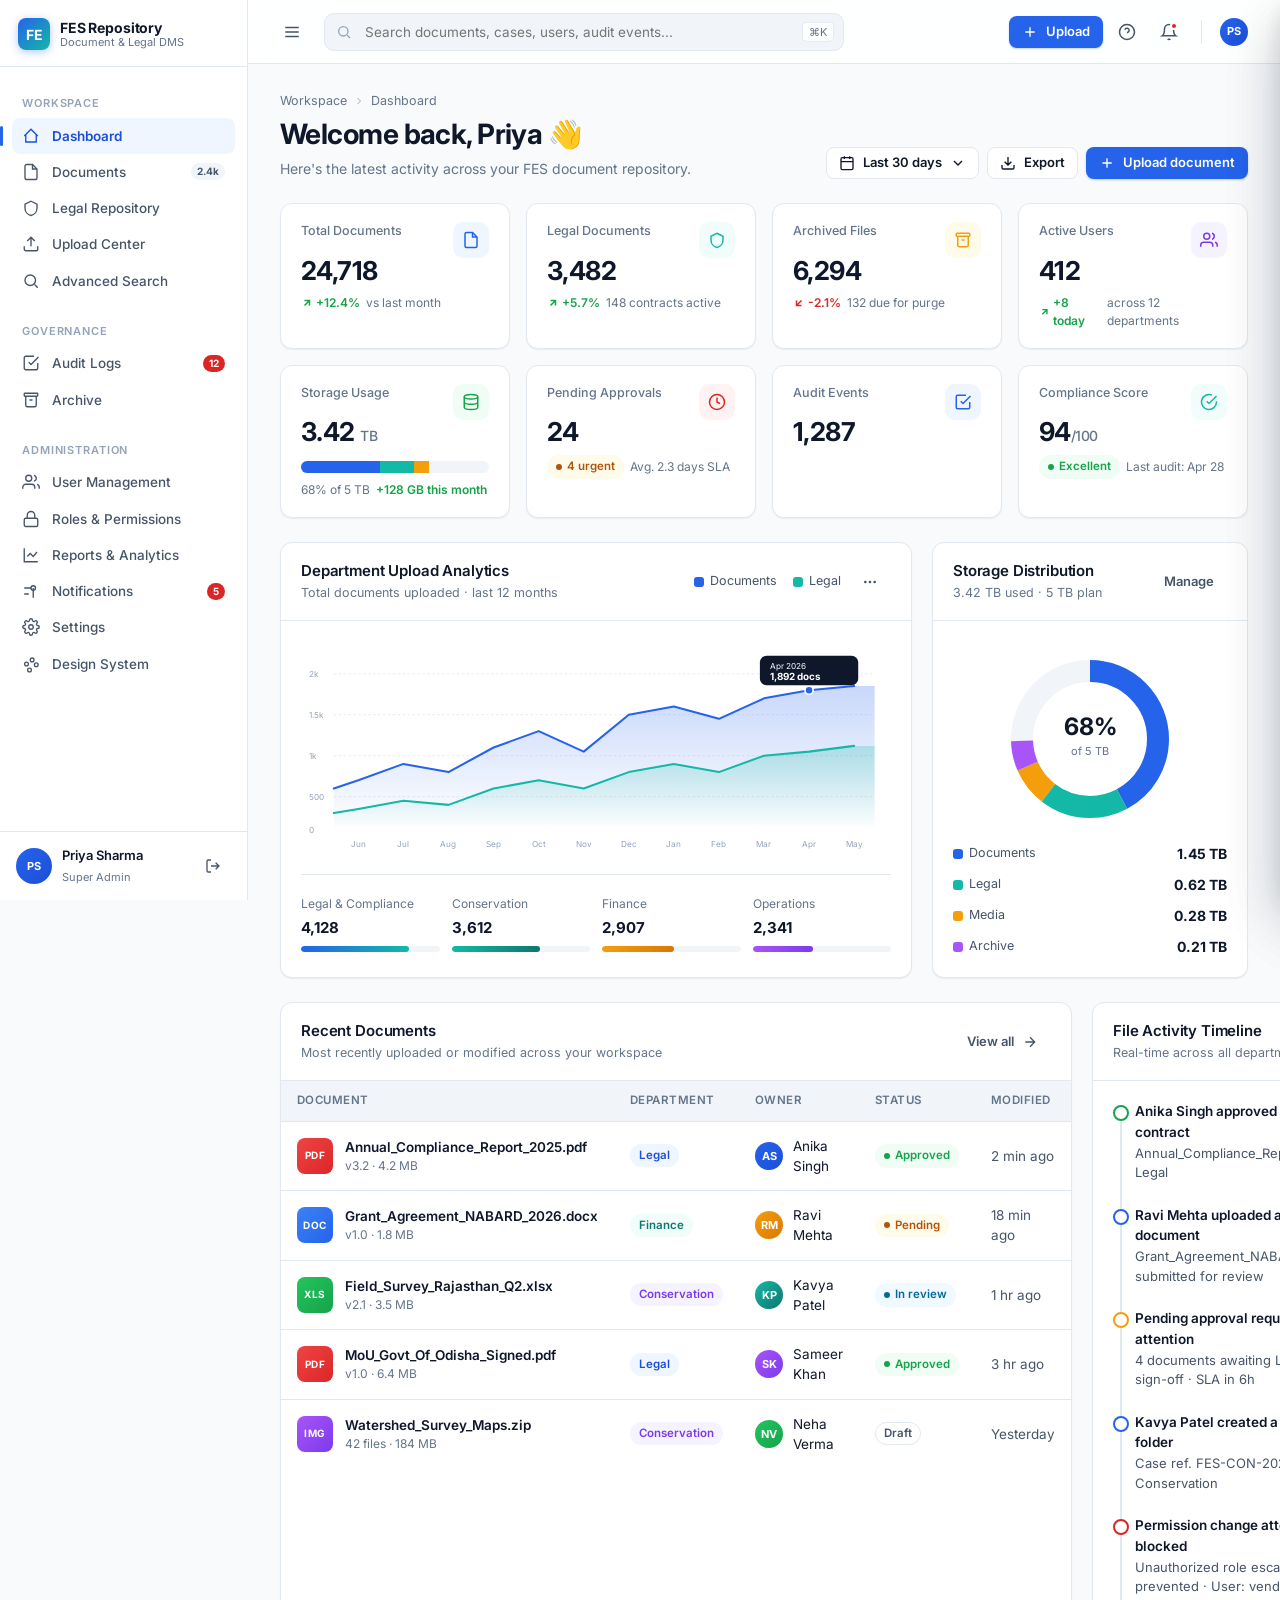
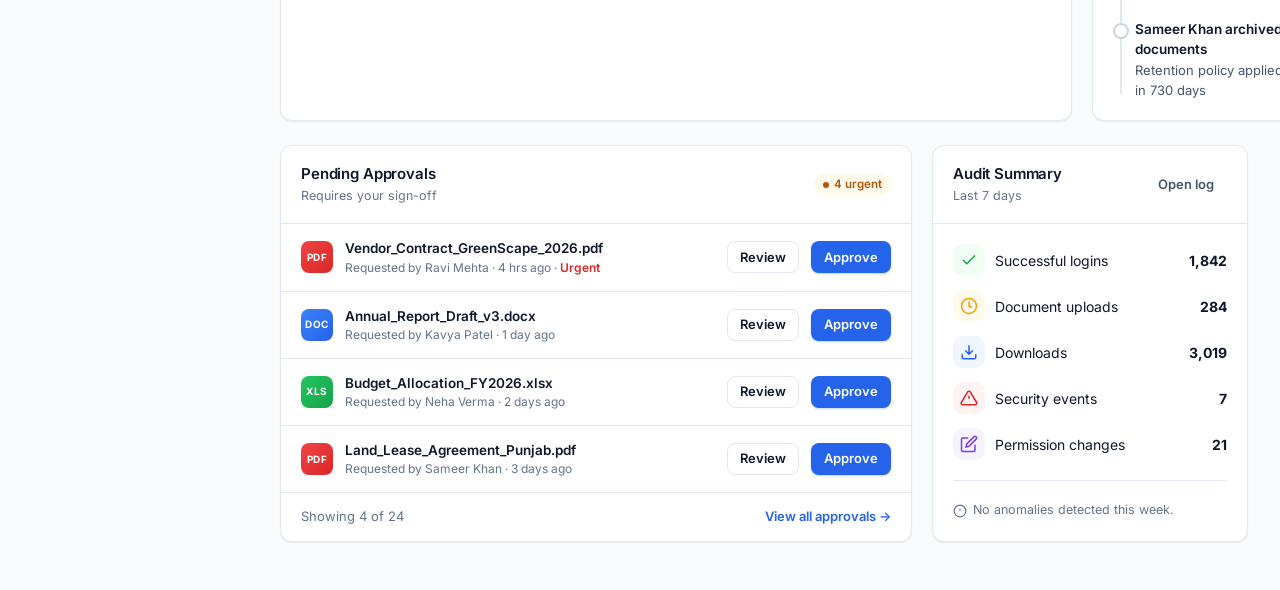
==== index.html @ e8a138dc "Initial commit: FES DMS UI prototype Premium static HTML/CSS/JS admin panel for Foundation for Ecolo" ====
<!DOCTYPE html>
<html lang="en">
<head>
<meta charset="UTF-8" />
<meta name="viewport" content="width=device-width, initial-scale=1.0" />
<title>Dashboard · FES DMS</title>
<link rel="stylesheet" href="assets/css/styles.css" />
</head>
<body>
<div class="app">

  <!-- ============================= SIDEBAR ============================= -->
  <aside class="sidebar">
    <div class="sb-brand">
      <div class="sb-logo">FE</div>
      <div class="sb-brand-text">
        <strong>FES Repository</strong>
        <span>Document &amp; Legal DMS</span>
      </div>
    </div>

    <div class="sb-scroll">
      <div class="sb-section">
        <div class="sb-section-title">Workspace</div>
        <a href="index.html" class="nav-link active">
          <svg viewBox="0 0 24 24" fill="none" stroke="currentColor"><path d="M3 12l9-9 9 9M5 10v10h14V10"/></svg>
          <span class="nav-label">Dashboard</span>
        </a>
        <a href="documents.html" class="nav-link">
          <svg viewBox="0 0 24 24" fill="none" stroke="currentColor"><path d="M14 2H6a2 2 0 00-2 2v16a2 2 0 002 2h12a2 2 0 002-2V8z"/><path d="M14 2v6h6"/></svg>
          <span class="nav-label">Documents</span>
          <span class="nav-badge muted">2.4k</span>
        </a>
        <a href="legal.html" class="nav-link">
          <svg viewBox="0 0 24 24" fill="none" stroke="currentColor"><path d="M12 3l8 4v5c0 5-3.5 9-8 10-4.5-1-8-5-8-10V7l8-4z"/></svg>
          <span class="nav-label">Legal Repository</span>
        </a>
        <a href="documents.html#upload" class="nav-link">
          <svg viewBox="0 0 24 24" fill="none" stroke="currentColor"><path d="M21 15v4a2 2 0 01-2 2H5a2 2 0 01-2-2v-4M17 8l-5-5-5 5M12 3v12"/></svg>
          <span class="nav-label">Upload Center</span>
        </a>
        <a href="search.html" class="nav-link">
          <svg viewBox="0 0 24 24" fill="none" stroke="currentColor"><circle cx="11" cy="11" r="7"/><path d="M21 21l-4.3-4.3"/></svg>
          <span class="nav-label">Advanced Search</span>
        </a>
      </div>

      <div class="sb-section">
        <div class="sb-section-title">Governance</div>
        <a href="audit.html" class="nav-link">
          <svg viewBox="0 0 24 24" fill="none" stroke="currentColor"><path d="M9 11l3 3L22 4"/><path d="M21 12v7a2 2 0 01-2 2H5a2 2 0 01-2-2V5a2 2 0 012-2h11"/></svg>
          <span class="nav-label">Audit Logs</span>
          <span class="nav-badge">12</span>
        </a>
        <a href="archive.html" class="nav-link">
          <svg viewBox="0 0 24 24" fill="none" stroke="currentColor"><rect x="3" y="3" width="18" height="4" rx="1"/><path d="M5 7v12a2 2 0 002 2h10a2 2 0 002-2V7M10 12h4"/></svg>
          <span class="nav-label">Archive</span>
        </a>
      </div>

      <div class="sb-section">
        <div class="sb-section-title">Administration</div>
        <a href="users.html" class="nav-link">
          <svg viewBox="0 0 24 24" fill="none" stroke="currentColor"><path d="M17 21v-2a4 4 0 00-4-4H5a4 4 0 00-4 4v2"/><circle cx="9" cy="7" r="4"/><path d="M23 21v-2a4 4 0 00-3-3.87M16 3.13a4 4 0 010 7.75"/></svg>
          <span class="nav-label">User Management</span>
        </a>
        <a href="users.html#roles" class="nav-link">
          <svg viewBox="0 0 24 24" fill="none" stroke="currentColor"><rect x="3" y="11" width="18" height="11" rx="2"/><path d="M7 11V7a5 5 0 0110 0v4"/></svg>
          <span class="nav-label">Roles &amp; Permissions</span>
        </a>
        <a href="reports.html" class="nav-link">
          <svg viewBox="0 0 24 24" fill="none" stroke="currentColor"><path d="M3 3v18h18"/><path d="M7 14l4-4 4 4 5-6"/></svg>
          <span class="nav-label">Reports &amp; Analytics</span>
        </a>
        <a href="#" class="nav-link">
          <svg viewBox="0 0 24 24" fill="none" stroke="currentColor"><path d="M18 8a3 3 0 11-6 0 3 3 0 016 0z"/><path d="M15 8v13M3 8h9M3 16h6"/></svg>
          <span class="nav-label">Notifications</span>
          <span class="nav-badge">5</span>
        </a>
        <a href="settings.html" class="nav-link">
          <svg viewBox="0 0 24 24" fill="none" stroke="currentColor"><circle cx="12" cy="12" r="3"/><path d="M19.4 15a1.7 1.7 0 00.3 1.8l.1.1a2 2 0 11-2.9 2.9l-.1-.1a1.7 1.7 0 00-1.8-.3 1.7 1.7 0 00-1 1.5V21a2 2 0 11-4 0v-.1a1.7 1.7 0 00-1-1.5 1.7 1.7 0 00-1.8.3l-.1.1a2 2 0 11-2.9-2.9l.1-.1a1.7 1.7 0 00.3-1.8 1.7 1.7 0 00-1.5-1H3a2 2 0 110-4h.1a1.7 1.7 0 001.5-1 1.7 1.7 0 00-.3-1.8l-.1-.1a2 2 0 112.9-2.9l.1.1a1.7 1.7 0 001.8.3h0a1.7 1.7 0 001-1.5V3a2 2 0 014 0v.1a1.7 1.7 0 001 1.5h0a1.7 1.7 0 001.8-.3l.1-.1a2 2 0 112.9 2.9l-.1.1a1.7 1.7 0 00-.3 1.8v0a1.7 1.7 0 001.5 1H21a2 2 0 010 4h-.1a1.7 1.7 0 00-1.5 1z"/></svg>
          <span class="nav-label">Settings</span>
        </a>
        <a href="design-system.html" class="nav-link">
          <svg viewBox="0 0 24 24" fill="none" stroke="currentColor"><circle cx="13.5" cy="6.5" r="2.5"/><circle cx="19" cy="13" r="2.5"/><circle cx="6" cy="12" r="2.5"/><circle cx="10" cy="20" r="2.5"/></svg>
          <span class="nav-label">Design System</span>
        </a>
      </div>
    </div>

    <div class="sb-foot">
      <div class="avatar c1">PS</div>
      <div class="sb-foot-info">
        <strong>Priya Sharma</strong>
        <span>Super Admin</span>
      </div>
      <a href="login.html" class="tb-icon-btn" title="Sign out">
        <svg width="16" height="16" viewBox="0 0 24 24" fill="none" stroke="currentColor" stroke-width="2"><path d="M9 21H5a2 2 0 01-2-2V5a2 2 0 012-2h4M16 17l5-5-5-5M21 12H9"/></svg>
      </a>
    </div>
  </aside>

  <!-- ============================= MAIN ============================= -->
  <div class="main">

    <!-- TOPBAR -->
    <header class="topbar">
      <button class="tb-collapse" data-collapse aria-label="Collapse sidebar">
        <svg width="18" height="18" viewBox="0 0 24 24" fill="none" stroke="currentColor" stroke-width="2"><path d="M3 6h18M3 12h18M3 18h18"/></svg>
      </button>
      <div class="tb-search">
        <svg viewBox="0 0 24 24" fill="none" stroke="currentColor" stroke-width="2"><circle cx="11" cy="11" r="7"/><path d="M21 21l-4.3-4.3"/></svg>
        <input placeholder="Search documents, cases, users, audit events..." />
        <kbd>⌘K</kbd>
      </div>
      <div class="tb-actions">
        <button class="btn btn-primary btn-sm" data-open-drawer="upload-drawer">
          <svg viewBox="0 0 24 24" fill="none" stroke="currentColor" stroke-width="2"><path d="M12 5v14M5 12h14"/></svg>
          Upload
        </button>
        <button class="tb-icon-btn" title="Help">
          <svg width="18" height="18" viewBox="0 0 24 24" fill="none" stroke="currentColor" stroke-width="2"><circle cx="12" cy="12" r="10"/><path d="M9.1 9a3 3 0 015.83 1c0 2-3 3-3 3M12 17h.01"/></svg>
        </button>
        <button class="tb-icon-btn" title="Notifications" data-open-drawer="notif-drawer">
          <svg width="18" height="18" viewBox="0 0 24 24" fill="none" stroke="currentColor" stroke-width="2"><path d="M18 8a6 6 0 10-12 0c0 7-3 9-3 9h18s-3-2-3-9M13.7 21a2 2 0 01-3.4 0"/></svg>
          <span class="dot"></span>
        </button>
        <div style="width:1px; height:24px; background:var(--border); margin: 0 8px;"></div>
        <button style="display:flex; align-items:center; gap:8px; padding: 4px 8px 4px 4px; border-radius:8px;" class="tb-icon-btn" title="Account">
          <span class="avatar c1">PS</span>
          <svg width="14" height="14" viewBox="0 0 24 24" fill="none" stroke="currentColor" stroke-width="2"><path d="M6 9l6 6 6-6"/></svg>
        </button>
      </div>
    </header>

    <!-- PAGE -->
    <main class="page">

      <div class="page-head">
        <div>
          <div class="crumbs">
            <span>Workspace</span>
            <svg viewBox="0 0 24 24" fill="none" stroke="currentColor" stroke-width="2"><path d="M9 18l6-6-6-6"/></svg>
            <span>Dashboard</span>
          </div>
          <h1>Welcome back, Priya 👋</h1>
          <p>Here's the latest activity across your FES document repository.</p>
        </div>
        <div class="actions">
          <button class="btn btn-secondary btn-sm">
            <svg viewBox="0 0 24 24" fill="none" stroke="currentColor" stroke-width="2"><rect x="3" y="4" width="18" height="18" rx="2"/><path d="M16 2v4M8 2v4M3 10h18"/></svg>
            Last 30 days
            <svg viewBox="0 0 24 24" fill="none" stroke="currentColor" stroke-width="2"><path d="M6 9l6 6 6-6"/></svg>
          </button>
          <button class="btn btn-secondary btn-sm">
            <svg viewBox="0 0 24 24" fill="none" stroke="currentColor" stroke-width="2"><path d="M21 15v4a2 2 0 01-2 2H5a2 2 0 01-2-2v-4M7 10l5 5 5-5M12 15V3"/></svg>
            Export
          </button>
          <button class="btn btn-primary btn-sm" data-open-drawer="upload-drawer">
            <svg viewBox="0 0 24 24" fill="none" stroke="currentColor" stroke-width="2"><path d="M12 5v14M5 12h14"/></svg>
            Upload document
          </button>
        </div>
      </div>

      <!-- KPI ROW -->
      <div class="kpi-grid">
        <div class="kpi">
          <div class="kpi-top">
            <div>
              <div class="kpi-label">Total Documents</div>
              <div class="kpi-value">24,718</div>
            </div>
            <div class="kpi-icon blue">
              <svg viewBox="0 0 24 24" fill="none" stroke="currentColor" stroke-width="2"><path d="M14 2H6a2 2 0 00-2 2v16a2 2 0 002 2h12a2 2 0 002-2V8z"/><path d="M14 2v6h6"/></svg>
            </div>
          </div>
          <div class="kpi-foot">
            <span class="kpi-delta up">
              <svg viewBox="0 0 24 24" fill="none" stroke="currentColor" stroke-width="3"><path d="M7 17l10-10M17 17V7H7"/></svg>
              +12.4%
            </span>
            <span>vs last month</span>
          </div>
        </div>

        <div class="kpi">
          <div class="kpi-top">
            <div>
              <div class="kpi-label">Legal Documents</div>
              <div class="kpi-value">3,482</div>
            </div>
            <div class="kpi-icon teal">
              <svg viewBox="0 0 24 24" fill="none" stroke="currentColor" stroke-width="2"><path d="M12 3l8 4v5c0 5-3.5 9-8 10-4.5-1-8-5-8-10V7l8-4z"/></svg>
            </div>
          </div>
          <div class="kpi-foot">
            <span class="kpi-delta up">
              <svg viewBox="0 0 24 24" fill="none" stroke="currentColor" stroke-width="3"><path d="M7 17l10-10M17 17V7H7"/></svg>
              +5.7%
            </span>
            <span>148 contracts active</span>
          </div>
        </div>

        <div class="kpi">
          <div class="kpi-top">
            <div>
              <div class="kpi-label">Archived Files</div>
              <div class="kpi-value">6,294</div>
            </div>
            <div class="kpi-icon amber">
              <svg viewBox="0 0 24 24" fill="none" stroke="currentColor" stroke-width="2"><rect x="3" y="3" width="18" height="4" rx="1"/><path d="M5 7v12a2 2 0 002 2h10a2 2 0 002-2V7M10 12h4"/></svg>
            </div>
          </div>
          <div class="kpi-foot">
            <span class="kpi-delta down">
              <svg viewBox="0 0 24 24" fill="none" stroke="currentColor" stroke-width="3"><path d="M17 7L7 17M7 7v10h10"/></svg>
              -2.1%
            </span>
            <span>132 due for purge</span>
          </div>
        </div>

        <div class="kpi">
          <div class="kpi-top">
            <div>
              <div class="kpi-label">Active Users</div>
              <div class="kpi-value">412</div>
            </div>
            <div class="kpi-icon purple">
              <svg viewBox="0 0 24 24" fill="none" stroke="currentColor" stroke-width="2"><path d="M17 21v-2a4 4 0 00-4-4H5a4 4 0 00-4 4v2"/><circle cx="9" cy="7" r="4"/><path d="M23 21v-2a4 4 0 00-3-3.87M16 3.13a4 4 0 010 7.75"/></svg>
            </div>
          </div>
          <div class="kpi-foot">
            <span class="kpi-delta up">
              <svg viewBox="0 0 24 24" fill="none" stroke="currentColor" stroke-width="3"><path d="M7 17l10-10M17 17V7H7"/></svg>
              +8 today
            </span>
            <span>across 12 departments</span>
          </div>
        </div>

        <div class="kpi">
          <div class="kpi-top">
            <div>
              <div class="kpi-label">Storage Usage</div>
              <div class="kpi-value">3.42 <span style="font-size:14px; color:var(--text-subtle); font-weight:500;">TB</span></div>
            </div>
            <div class="kpi-icon green">
              <svg viewBox="0 0 24 24" fill="none" stroke="currentColor" stroke-width="2"><ellipse cx="12" cy="5" rx="9" ry="3"/><path d="M21 12c0 1.66-4 3-9 3s-9-1.34-9-3M3 5v14c0 1.66 4 3 9 3s9-1.34 9-3V5"/></svg>
            </div>
          </div>
          <div style="margin-top: 6px;">
            <div class="storage-bar">
              <span style="width:42%; background:var(--primary);"></span>
              <span style="width:18%; background:var(--accent);"></span>
              <span style="width:8%;  background:var(--warning);"></span>
            </div>
            <div class="kpi-foot" style="margin-top:8px;"><span>68% of 5 TB</span><span class="kpi-delta up">+128 GB this month</span></div>
          </div>
        </div>

        <div class="kpi">
          <div class="kpi-top">
            <div>
              <div class="kpi-label">Pending Approvals</div>
              <div class="kpi-value">24</div>
            </div>
            <div class="kpi-icon red">
              <svg viewBox="0 0 24 24" fill="none" stroke="currentColor" stroke-width="2"><circle cx="12" cy="12" r="10"/><path d="M12 6v6l4 2"/></svg>
            </div>
          </div>
          <div class="kpi-foot">
            <span class="badge badge-warning"><span class="dot"></span>4 urgent</span>
            <span>Avg. 2.3 days SLA</span>
          </div>
        </div>

        <div class="kpi">
          <div class="kpi-top">
            <div>
              <div class="kpi-label">Audit Events</div>
              <div class="kpi-value">1,287</div>
            </div>
            <div class="kpi-icon blue">
              <svg viewBox="0 0 24 24" fill="none" stroke="currentColor" stroke-width="2"><path d="M9 11l3 3L22 4"/><path d="M21 12v7a2 2 0 01-2 2H5a2 2 0 01-2-2V5a2 2 0 012-2h11"/></svg>
            </div>
          </div>
          <div class="kpi-foot">
            <div class="spark">
              <span style="height:30%"></span><span style="height:60%"></span><span style="height:40%"></span><span style="height:80%"></span><span style="height:55%"></span><span class="hi" style="height:90%"></span><span style="height:70%"></span>
            </div>
          </div>
        </div>

        <div class="kpi">
          <div class="kpi-top">
            <div>
              <div class="kpi-label">Compliance Score</div>
              <div class="kpi-value">94<span style="font-size:14px; color:var(--text-subtle); font-weight:500;">/100</span></div>
            </div>
            <div class="kpi-icon teal">
              <svg viewBox="0 0 24 24" fill="none" stroke="currentColor" stroke-width="2"><path d="M22 11.08V12a10 10 0 11-5.93-9.14"/><path d="M22 4L12 14.01l-3-3"/></svg>
            </div>
          </div>
          <div class="kpi-foot">
            <span class="badge badge-success"><span class="dot"></span>Excellent</span>
            <span>Last audit: Apr 28</span>
          </div>
        </div>
      </div>

      <!-- CHART ROW -->
      <div class="dash-grid mt-6">
        <!-- Department uploads -->
        <div class="card">
          <div class="card-head">
            <div>
              <h3>Department Upload Analytics</h3>
              <div class="sub">Total documents uploaded · last 12 months</div>
            </div>
            <div class="row gap-8">
              <div class="legend">
                <span class="legend-item"><span class="swatch" style="background:var(--primary)"></span>Documents</span>
                <span class="legend-item"><span class="swatch" style="background:var(--accent)"></span>Legal</span>
              </div>
              <button class="btn btn-ghost btn-sm">
                <svg viewBox="0 0 24 24" fill="none" stroke="currentColor" stroke-width="2"><circle cx="12" cy="12" r="1"/><circle cx="19" cy="12" r="1"/><circle cx="5" cy="12" r="1"/></svg>
              </button>
            </div>
          </div>
          <div class="card-body">
            <div class="chart-wrap">
              <svg viewBox="0 0 720 260" preserveAspectRatio="none">
                <defs>
                  <linearGradient id="g1" x1="0" x2="0" y1="0" y2="1">
                    <stop offset="0" stop-color="#2563EB" stop-opacity=".25"/>
                    <stop offset="1" stop-color="#2563EB" stop-opacity="0"/>
                  </linearGradient>
                  <linearGradient id="g2" x1="0" x2="0" y1="0" y2="1">
                    <stop offset="0" stop-color="#14B8A6" stop-opacity=".25"/>
                    <stop offset="1" stop-color="#14B8A6" stop-opacity="0"/>
                  </linearGradient>
                </defs>
                <!-- grid -->
                <g stroke="#E2E8F0" stroke-dasharray="3 3">
                  <line x1="40" y1="40"  x2="700" y2="40"/>
                  <line x1="40" y1="90"  x2="700" y2="90"/>
                  <line x1="40" y1="140" x2="700" y2="140"/>
                  <line x1="40" y1="190" x2="700" y2="190"/>
                </g>
                <!-- y labels -->
                <g fill="#94A3B8" font-size="10" font-family="Inter">
                  <text x="10" y="44">2k</text>
                  <text x="10" y="94">1.5k</text>
                  <text x="10" y="144">1k</text>
                  <text x="10" y="194">500</text>
                  <text x="10" y="234">0</text>
                </g>
                <!-- x labels -->
                <g fill="#94A3B8" font-size="10" font-family="Inter" text-anchor="middle">
                  <text x="70"  y="252">Jun</text>
                  <text x="125" y="252">Jul</text>
                  <text x="180" y="252">Aug</text>
                  <text x="235" y="252">Sep</text>
                  <text x="290" y="252">Oct</text>
                  <text x="345" y="252">Nov</text>
                  <text x="400" y="252">Dec</text>
                  <text x="455" y="252">Jan</text>
                  <text x="510" y="252">Feb</text>
                  <text x="565" y="252">Mar</text>
                  <text x="620" y="252">Apr</text>
                  <text x="675" y="252">May</text>
                </g>
                <!-- Documents area -->
                <path d="M40,180 L70,170 125,150 180,160 235,130 290,110 345,135 400,90 455,80 510,95 565,70 620,60 675,55 700,55 L700,230 L40,230 Z" fill="url(#g1)"/>
                <path d="M40,180 L70,170 125,150 180,160 235,130 290,110 345,135 400,90 455,80 510,95 565,70 620,60 675,55" fill="none" stroke="#2563EB" stroke-width="2.5" stroke-linejoin="round" stroke-linecap="round"/>
                <!-- Legal area -->
                <path d="M40,210 L70,205 125,195 180,200 235,180 290,170 345,180 400,160 455,150 510,160 565,140 620,135 675,128 700,128 L700,230 L40,230 Z" fill="url(#g2)"/>
                <path d="M40,210 L70,205 125,195 180,200 235,180 290,170 345,180 400,160 455,150 510,160 565,140 620,135 675,128" fill="none" stroke="#14B8A6" stroke-width="2.5" stroke-linejoin="round" stroke-linecap="round"/>
                <!-- focus point -->
                <circle cx="620" cy="60" r="5" fill="#2563EB" stroke="#fff" stroke-width="2"/>
                <g transform="translate(560,18)">
                  <rect width="120" height="36" rx="8" fill="#0F172A"/>
                  <text x="12" y="16" fill="#fff" font-size="10" font-family="Inter">Apr 2026</text>
                  <text x="12" y="30" fill="#fff" font-size="12" font-weight="700" font-family="Inter">1,892 docs</text>
                </g>
              </svg>
            </div>

            <!-- Mini dept breakdown -->
            <div class="divider"></div>
            <div class="grid-4" style="gap:12px;">
              <div>
                <div class="caption" style="margin-bottom:4px;">Legal &amp; Compliance</div>
                <strong style="font-size:15px;">4,128</strong>
                <div class="progress" style="margin-top:6px;"><span style="width:78%"></span></div>
              </div>
              <div>
                <div class="caption" style="margin-bottom:4px;">Conservation</div>
                <strong style="font-size:15px;">3,612</strong>
                <div class="progress" style="margin-top:6px;"><span style="width:64%; background:linear-gradient(90deg,#14B8A6,#0F766E);"></span></div>
              </div>
              <div>
                <div class="caption" style="margin-bottom:4px;">Finance</div>
                <strong style="font-size:15px;">2,907</strong>
                <div class="progress" style="margin-top:6px;"><span style="width:52%; background:linear-gradient(90deg,#F59E0B,#D97706);"></span></div>
              </div>
              <div>
                <div class="caption" style="margin-bottom:4px;">Operations</div>
                <strong style="font-size:15px;">2,341</strong>
                <div class="progress" style="margin-top:6px;"><span style="width:44%; background:linear-gradient(90deg,#A855F7,#7C3AED);"></span></div>
              </div>
            </div>
          </div>
        </div>

        <!-- Storage donut -->
        <div class="card">
          <div class="card-head">
            <div>
              <h3>Storage Distribution</h3>
              <div class="sub">3.42 TB used · 5 TB plan</div>
            </div>
            <button class="btn btn-ghost btn-sm">Manage</button>
          </div>
          <div class="card-body" style="text-align:center;">
            <svg viewBox="0 0 180 180" width="180" height="180" style="margin:8px auto;">
              <circle cx="90" cy="90" r="68" fill="none" stroke="#F1F5F9" stroke-width="22"/>
              <!-- segments via stroke-dasharray, total circumference = 2πr ≈ 427.26 -->
              <circle cx="90" cy="90" r="68" fill="none" stroke="#2563EB" stroke-width="22" stroke-dasharray="180 427" transform="rotate(-90 90 90)"/>
              <circle cx="90" cy="90" r="68" fill="none" stroke="#14B8A6" stroke-width="22" stroke-dasharray="78 427" stroke-dashoffset="-180" transform="rotate(-90 90 90)"/>
              <circle cx="90" cy="90" r="68" fill="none" stroke="#F59E0B" stroke-width="22" stroke-dasharray="34 427" stroke-dashoffset="-258" transform="rotate(-90 90 90)"/>
              <circle cx="90" cy="90" r="68" fill="none" stroke="#A855F7" stroke-width="22" stroke-dasharray="26 427" stroke-dashoffset="-292" transform="rotate(-90 90 90)"/>
              <text x="90" y="86" text-anchor="middle" font-size="24" font-weight="700" fill="#0F172A" font-family="Inter">68%</text>
              <text x="90" y="106" text-anchor="middle" font-size="11" fill="#64748B" font-family="Inter">of 5 TB</text>
            </svg>

            <div class="stack" style="text-align:left; gap:10px; margin-top: 14px;">
              <div class="between">
                <span class="legend-item"><span class="swatch" style="background:#2563EB"></span>Documents</span>
                <strong>1.45 TB</strong>
              </div>
              <div class="between">
                <span class="legend-item"><span class="swatch" style="background:#14B8A6"></span>Legal</span>
                <strong>0.62 TB</strong>
              </div>
              <div class="between">
                <span class="legend-item"><span class="swatch" style="background:#F59E0B"></span>Media</span>
                <strong>0.28 TB</strong>
              </div>
              <div class="between">
                <span class="legend-item"><span class="swatch" style="background:#A855F7"></span>Archive</span>
                <strong>0.21 TB</strong>
              </div>
            </div>
          </div>
        </div>
      </div>

      <!-- ACTIVITY ROW -->
      <div class="dash-grid mt-6">
        <!-- Recent documents -->
        <div class="card">
          <div class="card-head">
            <div>
              <h3>Recent Documents</h3>
              <div class="sub">Most recently uploaded or modified across your workspace</div>
            </div>
            <a href="documents.html" class="btn btn-ghost btn-sm">View all
              <svg viewBox="0 0 24 24" fill="none" stroke="currentColor" stroke-width="2"><path d="M5 12h14M12 5l7 7-7 7"/></svg>
            </a>
          </div>
          <div style="overflow:hidden;">
            <table class="data">
              <thead>
                <tr>
                  <th>Document</th>
                  <th>Department</th>
                  <th>Owner</th>
                  <th>Status</th>
                  <th>Modified</th>
                </tr>
              </thead>
              <tbody>
                <tr>
                  <td>
                    <div class="cell-file">
                      <div class="file-icon pdf">PDF</div>
                      <div>
                        <div class="name">Annual_Compliance_Report_2025.pdf</div>
                        <div class="meta">v3.2 · 4.2 MB</div>
                      </div>
                    </div>
                  </td>
                  <td><span class="badge badge-primary">Legal</span></td>
                  <td><div class="cell-user"><span class="avatar c1">AS</span> Anika Singh</div></td>
                  <td><span class="badge badge-success"><span class="dot"></span>Approved</span></td>
                  <td class="muted">2 min ago</td>
                </tr>
                <tr>
                  <td>
                    <div class="cell-file">
                      <div class="file-icon doc">DOC</div>
                      <div>
                        <div class="name">Grant_Agreement_NABARD_2026.docx</div>
                        <div class="meta">v1.0 · 1.8 MB</div>
                      </div>
                    </div>
                  </td>
                  <td><span class="badge badge-accent">Finance</span></td>
                  <td><div class="cell-user"><span class="avatar c3">RM</span> Ravi Mehta</div></td>
                  <td><span class="badge badge-warning"><span class="dot"></span>Pending</span></td>
                  <td class="muted">18 min ago</td>
                </tr>
                <tr>
                  <td>
                    <div class="cell-file">
                      <div class="file-icon xls">XLS</div>
                      <div>
                        <div class="name">Field_Survey_Rajasthan_Q2.xlsx</div>
                        <div class="meta">v2.1 · 3.5 MB</div>
                      </div>
                    </div>
                  </td>
                  <td><span class="badge badge-purple">Conservation</span></td>
                  <td><div class="cell-user"><span class="avatar c2">KP</span> Kavya Patel</div></td>
                  <td><span class="badge badge-info"><span class="dot"></span>In review</span></td>
                  <td class="muted">1 hr ago</td>
                </tr>
                <tr>
                  <td>
                    <div class="cell-file">
                      <div class="file-icon pdf">PDF</div>
                      <div>
                        <div class="name">MoU_Govt_Of_Odisha_Signed.pdf</div>
                        <div class="meta">v1.0 · 6.4 MB</div>
                      </div>
                    </div>
                  </td>
                  <td><span class="badge badge-primary">Legal</span></td>
                  <td><div class="cell-user"><span class="avatar c4">SK</span> Sameer Khan</div></td>
                  <td><span class="badge badge-success"><span class="dot"></span>Approved</span></td>
                  <td class="muted">3 hr ago</td>
                </tr>
                <tr>
                  <td>
                    <div class="cell-file">
                      <div class="file-icon img">IMG</div>
                      <div>
                        <div class="name">Watershed_Survey_Maps.zip</div>
                        <div class="meta">42 files · 184 MB</div>
                      </div>
                    </div>
                  </td>
                  <td><span class="badge badge-purple">Conservation</span></td>
                  <td><div class="cell-user"><span class="avatar c6">NV</span> Neha Verma</div></td>
                  <td><span class="badge badge-outline">Draft</span></td>
                  <td class="muted">Yesterday</td>
                </tr>
              </tbody>
            </table>
          </div>
        </div>

        <!-- Activity timeline -->
        <div class="card">
          <div class="card-head">
            <div>
              <h3>File Activity Timeline</h3>
              <div class="sub">Real-time across all departments</div>
            </div>
            <button class="btn btn-ghost btn-sm">
              <svg viewBox="0 0 24 24" fill="none" stroke="currentColor" stroke-width="2"><polyline points="23 4 23 10 17 10"/><path d="M20.5 15a9 9 0 11-2.13-9.36L23 10"/></svg>
            </button>
          </div>
          <div class="card-body">
            <div class="timeline">
              <div class="tl-item">
                <span class="tl-dot success"></span>
                <div class="tl-content">
                  <div class="head"><div class="title">Anika Singh approved a contract</div><span class="time">2m</span></div>
                  <div class="desc">Annual_Compliance_Report_2025.pdf · Legal</div>
                </div>
              </div>
              <div class="tl-item">
                <span class="tl-dot"></span>
                <div class="tl-content">
                  <div class="head"><div class="title">Ravi Mehta uploaded a new document</div><span class="time">18m</span></div>
                  <div class="desc">Grant_Agreement_NABARD_2026.docx submitted for review</div>
                </div>
              </div>
              <div class="tl-item">
                <span class="tl-dot warning"></span>
                <div class="tl-content">
                  <div class="head"><div class="title">Pending approval requires attention</div><span class="time">42m</span></div>
                  <div class="desc">4 documents awaiting Legal team sign-off · SLA in 6h</div>
                </div>
              </div>
              <div class="tl-item">
                <span class="tl-dot"></span>
                <div class="tl-content">
                  <div class="head"><div class="title">Kavya Patel created a new case folder</div><span class="time">1h</span></div>
                  <div class="desc">Case ref. FES-CON-2026-0142 · Conservation</div>
                </div>
              </div>
              <div class="tl-item">
                <span class="tl-dot danger"></span>
                <div class="tl-content">
                  <div class="head"><div class="title">Permission change attempt blocked</div><span class="time">2h</span></div>
                  <div class="desc">Unauthorized role escalation prevented · User: vendor-tmp-04</div>
                </div>
              </div>
              <div class="tl-item">
                <span class="tl-dot muted"></span>
                <div class="tl-content">
                  <div class="head"><div class="title">Sameer Khan archived 12 documents</div><span class="time">3h</span></div>
                  <div class="desc">Retention policy applied · auto-purge in 730 days</div>
                </div>
              </div>
            </div>
          </div>
        </div>
      </div>

      <!-- BOTTOM ROW: Approvals + Audit -->
      <div class="dash-grid mt-6">
        <!-- Pending Approvals -->
        <div class="card">
          <div class="card-head">
            <div><h3>Pending Approvals</h3><div class="sub">Requires your sign-off</div></div>
            <span class="badge badge-warning"><span class="dot"></span>4 urgent</span>
          </div>
          <div class="card-body" style="padding:0;">
            <div style="padding: 14px 20px; border-bottom: 1px solid var(--border); display:flex; gap:12px; align-items:center;">
              <div class="file-icon pdf" style="width:32px; height:32px;">PDF</div>
              <div style="flex:1; min-width:0;">
                <div style="font-weight:600; font-size:13.5px;">Vendor_Contract_GreenScape_2026.pdf</div>
                <div class="caption">Requested by Ravi Mehta · 4 hrs ago · <span style="color:var(--danger); font-weight:600;">Urgent</span></div>
              </div>
              <button class="btn btn-secondary btn-sm">Review</button>
              <button class="btn btn-primary btn-sm">Approve</button>
            </div>
            <div style="padding: 14px 20px; border-bottom: 1px solid var(--border); display:flex; gap:12px; align-items:center;">
              <div class="file-icon doc" style="width:32px; height:32px;">DOC</div>
              <div style="flex:1; min-width:0;">
                <div style="font-weight:600; font-size:13.5px;">Annual_Report_Draft_v3.docx</div>
                <div class="caption">Requested by Kavya Patel · 1 day ago</div>
              </div>
              <button class="btn btn-secondary btn-sm">Review</button>
              <button class="btn btn-primary btn-sm">Approve</button>
            </div>
            <div style="padding: 14px 20px; border-bottom: 1px solid var(--border); display:flex; gap:12px; align-items:center;">
              <div class="file-icon xls" style="width:32px; height:32px;">XLS</div>
              <div style="flex:1; min-width:0;">
                <div style="font-weight:600; font-size:13.5px;">Budget_Allocation_FY2026.xlsx</div>
                <div class="caption">Requested by Neha Verma · 2 days ago</div>
              </div>
              <button class="btn btn-secondary btn-sm">Review</button>
              <button class="btn btn-primary btn-sm">Approve</button>
            </div>
            <div style="padding: 14px 20px; display:flex; gap:12px; align-items:center;">
              <div class="file-icon pdf" style="width:32px; height:32px;">PDF</div>
              <div style="flex:1; min-width:0;">
                <div style="font-weight:600; font-size:13.5px;">Land_Lease_Agreement_Punjab.pdf</div>
                <div class="caption">Requested by Sameer Khan · 3 days ago</div>
              </div>
              <button class="btn btn-secondary btn-sm">Review</button>
              <button class="btn btn-primary btn-sm">Approve</button>
            </div>
          </div>
          <div class="card-foot"><span>Showing 4 of 24</span><a href="#" style="color:var(--primary); font-weight:600;">View all approvals →</a></div>
        </div>

        <!-- Audit summary -->
        <div class="card">
          <div class="card-head">
            <div><h3>Audit Summary</h3><div class="sub">Last 7 days</div></div>
            <a href="audit.html" class="btn btn-ghost btn-sm">Open log</a>
          </div>
          <div class="card-body">
            <div class="stack" style="gap:14px;">
              <div class="between">
                <span style="display:flex; align-items:center; gap:10px;"><span class="kpi-icon green" style="width:32px; height:32px;"><svg viewBox="0 0 24 24" fill="none" stroke="currentColor" stroke-width="2" width="14" height="14"><polyline points="20 6 9 17 4 12"/></svg></span>Successful logins</span>
                <strong>1,842</strong>
              </div>
              <div class="between">
                <span style="display:flex; align-items:center; gap:10px;"><span class="kpi-icon amber" style="width:32px; height:32px;"><svg viewBox="0 0 24 24" fill="none" stroke="currentColor" stroke-width="2" width="14" height="14"><circle cx="12" cy="12" r="10"/><path d="M12 6v6l4 2"/></svg></span>Document uploads</span>
                <strong>284</strong>
              </div>
              <div class="between">
                <span style="display:flex; align-items:center; gap:10px;"><span class="kpi-icon blue" style="width:32px; height:32px;"><svg viewBox="0 0 24 24" fill="none" stroke="currentColor" stroke-width="2" width="14" height="14"><path d="M21 15v4a2 2 0 01-2 2H5a2 2 0 01-2-2v-4M7 10l5 5 5-5M12 15V3"/></svg></span>Downloads</span>
                <strong>3,019</strong>
              </div>
              <div class="between">
                <span style="display:flex; align-items:center; gap:10px;"><span class="kpi-icon red" style="width:32px; height:32px;"><svg viewBox="0 0 24 24" fill="none" stroke="currentColor" stroke-width="2" width="14" height="14"><path d="M12 9v4M12 17h.01"/><path d="M10.29 3.86L1.82 18a2 2 0 001.71 3h16.94a2 2 0 001.71-3L13.71 3.86a2 2 0 00-3.42 0z"/></svg></span>Security events</span>
                <strong>7</strong>
              </div>
              <div class="between">
                <span style="display:flex; align-items:center; gap:10px;"><span class="kpi-icon purple" style="width:32px; height:32px;"><svg viewBox="0 0 24 24" fill="none" stroke="currentColor" stroke-width="2" width="14" height="14"><path d="M11 4H4a2 2 0 00-2 2v14a2 2 0 002 2h14a2 2 0 002-2v-7M18.5 2.5a2.12 2.12 0 013 3L12 15l-4 1 1-4z"/></svg></span>Permission changes</span>
                <strong>21</strong>
              </div>
            </div>
            <div class="divider"></div>
            <div style="font-size:12.5px; color:var(--text-subtle); display:flex; gap:6px; align-items:center;">
              <svg width="14" height="14" viewBox="0 0 24 24" fill="none" stroke="currentColor" stroke-width="2"><circle cx="12" cy="12" r="10"/><path d="M12 8v4M12 16h.01"/></svg>
              No anomalies detected this week.
            </div>
          </div>
        </div>
      </div>

    </main>
  </div>
</div>

<!-- ===== Upload drawer ===== -->
<div class="drawer-overlay" data-for="upload-drawer"></div>
<aside class="drawer" id="upload-drawer">
  <div class="drawer-head">
    <div><h3>Upload Document</h3><div class="caption">Add files with metadata, category and approval workflow</div></div>
    <button class="tb-icon-btn" data-close-drawer>
      <svg width="18" height="18" viewBox="0 0 24 24" fill="none" stroke="currentColor" stroke-width="2"><path d="M18 6L6 18M6 6l12 12"/></svg>
    </button>
  </div>
  <div class="drawer-body">
    <div class="dropzone">
      <div class="icon">
        <svg width="22" height="22" viewBox="0 0 24 24" fill="none" stroke="currentColor" stroke-width="2"><path d="M21 15v4a2 2 0 01-2 2H5a2 2 0 01-2-2v-4M17 8l-5-5-5 5M12 3v12"/></svg>
      </div>
      <h4>Drop files here, or click to browse</h4>
      <p>Max file size 200 MB · Supports PDF, DOCX, XLSX, PNG, JPG, ZIP</p>
      <div class="hint-row">
        <span>🔒 End-to-end encrypted</span>
        <span>🧾 Auto metadata extraction</span>
      </div>
    </div>

    <div class="mt-6 stack">
      <div class="field">
        <label>Category</label>
        <select class="select">
          <option>Legal · Contracts</option>
          <option>Legal · Compliance</option>
          <option>Finance · Reports</option>
          <option>Conservation · Field Data</option>
        </select>
      </div>
      <div class="grid-2">
        <div class="field">
          <label>Department</label>
          <select class="select"><option>Legal &amp; Compliance</option><option>Finance</option><option>Conservation</option></select>
        </div>
        <div class="field">
          <label>Visibility</label>
          <select class="select"><option>Department only</option><option>Organization-wide</option><option>Restricted</option></select>
        </div>
      </div>
      <div class="field">
        <label>Tags</label>
        <input class="input" placeholder="contract, 2026, signed..." />
      </div>
      <div class="field">
        <label>Notes</label>
        <textarea class="textarea" placeholder="Add any context for reviewers"></textarea>
      </div>

      <div class="between" style="padding: 12px 14px; background: var(--surface-2); border-radius:10px;">
        <div>
          <strong style="font-size:13.5px;">Send for approval</strong>
          <div class="caption">Route through Legal team workflow</div>
        </div>
        <label class="switch"><input type="checkbox" checked /><span class="slider"></span></label>
      </div>
    </div>
  </div>
  <div class="drawer-foot">
    <button class="btn btn-secondary" data-close-drawer>Cancel</button>
    <button class="btn btn-primary">
      <svg viewBox="0 0 24 24" fill="none" stroke="currentColor" stroke-width="2"><path d="M21 15v4a2 2 0 01-2 2H5a2 2 0 01-2-2v-4M17 8l-5-5-5 5M12 3v12"/></svg>
      Upload &amp; submit
    </button>
  </div>
</aside>

<!-- ===== Notifications drawer ===== -->
<div class="drawer-overlay" data-for="notif-drawer"></div>
<aside class="drawer" id="notif-drawer">
  <div class="drawer-head">
    <div><h3>Notifications</h3><div class="caption">5 unread · 24 total</div></div>
    <button class="tb-icon-btn" data-close-drawer>
      <svg width="18" height="18" viewBox="0 0 24 24" fill="none" stroke="currentColor" stroke-width="2"><path d="M18 6L6 18M6 6l12 12"/></svg>
    </button>
  </div>
  <div data-tabs class="tabs" style="margin: 0 20px;">
    <button class="tab active">All<span class="count">24</span></button>
    <button class="tab">Approvals<span class="count">4</span></button>
    <button class="tab">Security<span class="count">2</span></button>
    <button class="tab">System</button>
  </div>
  <div class="drawer-body" style="padding-top:0;">
    <div class="notif-list">
      <div class="notif-item">
        <div class="notif-icon" style="background:var(--warning-50); color:var(--warning);"><svg width="16" height="16" viewBox="0 0 24 24" fill="none" stroke="currentColor" stroke-width="2"><path d="M12 9v4M12 17h.01"/><path d="M10.29 3.86L1.82 18a2 2 0 001.71 3h16.94a2 2 0 001.71-3L13.71 3.86a2 2 0 00-3.42 0z"/></svg></div>
        <div class="notif-body">
          <div class="title">4 documents awaiting your approval</div>
          <div class="desc">Vendor contracts and reports require Legal team sign-off before EOD.</div>
          <div class="time">Just now</div>
        </div>
      </div>
      <div class="notif-item">
        <div class="notif-icon" style="background:var(--success-50); color:var(--success);"><svg width="16" height="16" viewBox="0 0 24 24" fill="none" stroke="currentColor" stroke-width="2"><polyline points="20 6 9 17 4 12"/></svg></div>
        <div class="notif-body">
          <div class="title">Compliance report published</div>
          <div class="desc">Anika Singh published Annual_Compliance_Report_2025.pdf v3.2</div>
          <div class="time">12 min ago</div>
        </div>
      </div>
      <div class="notif-item">
        <div class="notif-icon" style="background:var(--danger-50); color:var(--danger);"><svg width="16" height="16" viewBox="0 0 24 24" fill="none" stroke="currentColor" stroke-width="2"><circle cx="12" cy="12" r="10"/><path d="M12 8v4M12 16h.01"/></svg></div>
        <div class="notif-body">
          <div class="title">Permission escalation blocked</div>
          <div class="desc">vendor-tmp-04 attempted access to Legal repository</div>
          <div class="time">2 hr ago</div>
        </div>
      </div>
      <div class="notif-item">
        <div class="notif-icon" style="background:var(--info-50); color:var(--info);"><svg width="16" height="16" viewBox="0 0 24 24" fill="none" stroke="currentColor" stroke-width="2"><path d="M3 12l9-9 9 9M5 10v10h14V10"/></svg></div>
        <div class="notif-body">
          <div class="title">Storage 68% full</div>
          <div class="desc">Consider archiving older documents or upgrading plan.</div>
          <div class="time">Yesterday</div>
        </div>
      </div>
    </div>
  </div>
  <div class="drawer-foot">
    <button class="btn btn-ghost">Mark all as read</button>
    <button class="btn btn-primary">View notifications page</button>
  </div>
</aside>

<script src="assets/js/app.js"></script>
</body>
</html>
---- assets/css/styles.css ----
/* ============================================================
   FES DMS — Enterprise Document Management System
   Design System / Global Styles
   ============================================================ */

@import url('https://fonts.googleapis.com/css2?family=Inter:wght@400;500;600;700;800&family=JetBrains+Mono:wght@400;500&display=swap');

/* ---------- Design Tokens ---------- */
:root {
  /* Brand */
  --primary: #2563EB;
  --primary-600: #1D4ED8;
  --primary-50: #EFF6FF;
  --primary-100: #DBEAFE;

  --secondary: #0F172A;
  --accent: #14B8A6;
  --accent-50: #F0FDFA;

  /* Surfaces */
  --bg: #F8FAFC;
  --surface: #FFFFFF;
  --surface-2: #F1F5F9;
  --border: #E2E8F0;
  --border-strong: #CBD5E1;

  /* Text */
  --text: #0F172A;
  --text-muted: #475569;
  --text-subtle: #64748B;
  --text-soft: #94A3B8;

  /* Semantic */
  --success: #16A34A;
  --success-50: #F0FDF4;
  --warning: #F59E0B;
  --warning-50: #FFFBEB;
  --danger:  #DC2626;
  --danger-50: #FEF2F2;
  --info: #0EA5E9;
  --info-50: #F0F9FF;
  --purple: #7C3AED;
  --purple-50: #F5F3FF;

  /* Spacing scale (4-pt) */
  --s-0: 0;
  --s-1: 4px;
  --s-2: 8px;
  --s-3: 12px;
  --s-4: 16px;
  --s-5: 20px;
  --s-6: 24px;
  --s-8: 32px;
  --s-10: 40px;
  --s-12: 48px;
  --s-16: 64px;

  /* Radius */
  --r-sm: 6px;
  --r-md: 8px;
  --r-lg: 12px;
  --r-xl: 16px;
  --r-2xl: 20px;
  --r-pill: 999px;

  /* Elevation */
  --sh-1: 0 1px 2px rgba(15,23,42,.04), 0 1px 1px rgba(15,23,42,.03);
  --sh-2: 0 1px 3px rgba(15,23,42,.06), 0 1px 2px rgba(15,23,42,.04);
  --sh-3: 0 4px 12px rgba(15,23,42,.06), 0 2px 4px rgba(15,23,42,.04);
  --sh-4: 0 12px 32px rgba(15,23,42,.08), 0 4px 12px rgba(15,23,42,.05);
  --sh-5: 0 24px 56px rgba(15,23,42,.12), 0 8px 24px rgba(15,23,42,.06);
  --sh-focus: 0 0 0 4px rgba(37,99,235,.14);

  /* Type */
  --font: 'Inter', -apple-system, BlinkMacSystemFont, 'Segoe UI', Roboto, sans-serif;
  --mono: 'JetBrains Mono', ui-monospace, Menlo, monospace;

  /* Layout */
  --sidebar-w: 248px;
  --sidebar-collapsed-w: 72px;
  --topbar-h: 64px;
}

/* ---------- Reset ---------- */
*, *::before, *::after { box-sizing: border-box; }
html, body { height: 100%; }
body {
  margin: 0;
  font-family: var(--font);
  font-size: 14px;
  line-height: 1.5;
  color: var(--text);
  background: var(--bg);
  -webkit-font-smoothing: antialiased;
  -moz-osx-font-smoothing: grayscale;
}
button, input, select, textarea { font: inherit; color: inherit; }
button { background: none; border: 0; cursor: pointer; padding: 0; }
a { color: inherit; text-decoration: none; }
img, svg { display: block; max-width: 100%; }

/* ---------- Typography ---------- */
.h1, h1 { font-size: 28px; line-height: 1.25; font-weight: 700; letter-spacing: -0.02em; margin: 0; }
.h2, h2 { font-size: 22px; line-height: 1.3;  font-weight: 700; letter-spacing: -0.015em; margin: 0; }
.h3, h3 { font-size: 18px; line-height: 1.35; font-weight: 600; letter-spacing: -0.01em; margin: 0; }
.h4, h4 { font-size: 15px; line-height: 1.4;  font-weight: 600; margin: 0; }
.body-lg { font-size: 15px; }
.body    { font-size: 14px; }
.body-sm { font-size: 13px; }
.caption { font-size: 12px; color: var(--text-subtle); }
.overline { font-size: 11px; letter-spacing: .08em; text-transform: uppercase; color: var(--text-subtle); font-weight: 600; }
.mono { font-family: var(--mono); }
.muted { color: var(--text-muted); }
.subtle { color: var(--text-subtle); }

/* ---------- Layout shell ---------- */
.app {
  display: grid;
  grid-template-columns: var(--sidebar-w) 1fr;
  min-height: 100vh;
}
.app.collapsed { grid-template-columns: var(--sidebar-collapsed-w) 1fr; }

/* ---------- Sidebar ---------- */
.sidebar {
  background: var(--surface);
  border-right: 1px solid var(--border);
  position: sticky;
  top: 0;
  height: 100vh;
  display: flex;
  flex-direction: column;
  overflow: hidden;
}
.sb-brand {
  display: flex;
  align-items: center;
  gap: 10px;
  padding: 18px 18px 16px;
  border-bottom: 1px solid var(--border);
  min-height: var(--topbar-h);
}
.sb-logo {
  width: 32px; height: 32px; border-radius: 8px;
  background: linear-gradient(135deg, #2563EB, #14B8A6);
  display: grid; place-items: center;
  color: #fff; font-weight: 700; font-size: 14px;
  box-shadow: 0 2px 8px rgba(37,99,235,.35);
  flex-shrink: 0;
}
.sb-brand-text { display: flex; flex-direction: column; line-height: 1.1; }
.sb-brand-text strong { font-size: 14px; font-weight: 700; letter-spacing: -0.01em; }
.sb-brand-text span { font-size: 11px; color: var(--text-subtle); }

.collapsed .sb-brand-text,
.collapsed .nav-label,
.collapsed .sb-section-title,
.collapsed .sb-foot-info,
.collapsed .nav-badge { display: none; }
.collapsed .sb-brand { justify-content: center; padding: 18px 8px 16px; }
.collapsed .nav-link { justify-content: center; }

.sb-scroll { flex: 1; overflow-y: auto; padding: 12px 0; }
.sb-scroll::-webkit-scrollbar { width: 6px; }
.sb-scroll::-webkit-scrollbar-thumb { background: #E2E8F0; border-radius: 6px; }

.sb-section { padding: 8px 12px; }
.sb-section-title {
  font-size: 11px; letter-spacing: .08em; text-transform: uppercase;
  color: var(--text-soft); font-weight: 600;
  padding: 8px 10px 6px;
}

.nav-link {
  display: flex; align-items: center; gap: 12px;
  padding: 8px 10px;
  border-radius: 8px;
  color: var(--text-muted);
  font-size: 13.5px; font-weight: 500;
  transition: background .15s, color .15s;
  position: relative;
}
.nav-link svg { width: 18px; height: 18px; flex-shrink: 0; stroke-width: 1.8; }
.nav-link:hover { background: var(--surface-2); color: var(--text); }
.nav-link.active {
  background: var(--primary-50);
  color: var(--primary-600);
  font-weight: 600;
}
.nav-link.active::before {
  content: ''; position: absolute; left: -12px; top: 8px; bottom: 8px;
  width: 3px; background: var(--primary); border-radius: 3px;
}
.nav-badge {
  margin-left: auto;
  background: var(--danger); color: #fff;
  font-size: 10px; font-weight: 700;
  padding: 1px 6px; border-radius: 999px;
  min-width: 18px; text-align: center;
}
.nav-badge.muted { background: var(--surface-2); color: var(--text-muted); }

.sb-foot {
  border-top: 1px solid var(--border);
  padding: 14px 16px;
  display: flex; align-items: center; gap: 10px;
}
.sb-foot .avatar { width: 36px; height: 36px; flex-shrink: 0; }
.sb-foot-info { flex: 1; min-width: 0; }
.sb-foot-info strong { display: block; font-size: 13px; font-weight: 600; white-space: nowrap; overflow: hidden; text-overflow: ellipsis; }
.sb-foot-info span { font-size: 11px; color: var(--text-subtle); }

/* ---------- Topbar ---------- */
.topbar {
  position: sticky; top: 0; z-index: 30;
  height: var(--topbar-h);
  background: rgba(255,255,255,0.85);
  backdrop-filter: saturate(180%) blur(12px);
  border-bottom: 1px solid var(--border);
  display: flex; align-items: center; gap: 16px;
  padding: 0 28px;
}
.tb-collapse {
  width: 32px; height: 32px; border-radius: 8px;
  display: grid; place-items: center; color: var(--text-muted);
}
.tb-collapse:hover { background: var(--surface-2); color: var(--text); }
.tb-search {
  position: relative;
  flex: 1; max-width: 520px;
}
.tb-search input {
  width: 100%;
  height: 38px;
  padding: 0 14px 0 40px;
  border: 1px solid var(--border);
  background: var(--surface-2);
  border-radius: 10px;
  font-size: 13.5px;
  transition: border-color .15s, background .15s, box-shadow .15s;
}
.tb-search input:focus {
  outline: 0; border-color: var(--primary); background: #fff;
  box-shadow: var(--sh-focus);
}
.tb-search svg { position: absolute; left: 12px; top: 50%; transform: translateY(-50%); width: 16px; height: 16px; color: var(--text-soft); }
.tb-search kbd {
  position: absolute; right: 10px; top: 50%; transform: translateY(-50%);
  font-family: var(--font); font-size: 11px; color: var(--text-subtle);
  background: #fff; border: 1px solid var(--border); padding: 1px 6px; border-radius: 4px;
}
.tb-actions { margin-left: auto; display: flex; align-items: center; gap: 6px; }
.tb-icon-btn {
  width: 36px; height: 36px; border-radius: 8px;
  display: grid; place-items: center; color: var(--text-muted);
  position: relative;
}
.tb-icon-btn:hover { background: var(--surface-2); color: var(--text); }
.tb-icon-btn .dot { position: absolute; top: 8px; right: 9px; width: 8px; height: 8px; background: var(--danger); border: 2px solid #fff; border-radius: 50%; }

/* ---------- Main content ---------- */
.main { display: flex; flex-direction: column; min-width: 0; }
.page { padding: 28px 32px 48px; }
.page-head {
  display: flex; justify-content: space-between; align-items: flex-end; gap: 24px;
  margin-bottom: 24px; flex-wrap: wrap;
}
.page-head .crumbs { font-size: 12.5px; color: var(--text-subtle); margin-bottom: 6px; display: flex; align-items: center; gap: 6px; }
.page-head .crumbs svg { width: 12px; height: 12px; opacity: .6; }
.page-head h1 { margin-bottom: 6px; }
.page-head p { margin: 0; color: var(--text-subtle); font-size: 14px; }
.page-head .actions { display: flex; gap: 8px; }

/* ---------- Buttons ---------- */
.btn {
  display: inline-flex; align-items: center; justify-content: center; gap: 8px;
  height: 38px; padding: 0 16px;
  border-radius: 8px;
  font-size: 13.5px; font-weight: 600;
  border: 1px solid transparent;
  cursor: pointer;
  transition: all .15s;
  white-space: nowrap;
}
.btn svg { width: 16px; height: 16px; flex-shrink: 0; }
.btn-primary { background: var(--primary); color: #fff; box-shadow: 0 1px 2px rgba(37,99,235,.3); }
.btn-primary:hover { background: var(--primary-600); }
.btn-secondary { background: var(--surface); color: var(--text); border-color: var(--border); }
.btn-secondary:hover { background: var(--surface-2); border-color: var(--border-strong); }
.btn-ghost { background: transparent; color: var(--text-muted); }
.btn-ghost:hover { background: var(--surface-2); color: var(--text); }
.btn-danger { background: var(--danger); color: #fff; }
.btn-danger:hover { background: #B91C1C; }
.btn-dark { background: var(--secondary); color: #fff; }
.btn-dark:hover { background: #1E293B; }
.btn-sm { height: 32px; padding: 0 12px; font-size: 13px; }
.btn-lg { height: 44px; padding: 0 20px; font-size: 14px; }
.btn-icon { width: 36px; padding: 0; }
.btn:disabled { opacity: .5; cursor: not-allowed; }

/* ---------- Cards ---------- */
.card {
  background: var(--surface);
  border: 1px solid var(--border);
  border-radius: 12px;
  box-shadow: var(--sh-1);
}
.card-head {
  padding: 18px 20px;
  border-bottom: 1px solid var(--border);
  display: flex; justify-content: space-between; align-items: center; gap: 12px;
}
.card-head h3 { font-size: 15px; font-weight: 600; }
.card-head .sub { color: var(--text-subtle); font-size: 12.5px; margin-top: 2px; }
.card-body { padding: 20px; }
.card-foot {
  padding: 14px 20px; border-top: 1px solid var(--border);
  display: flex; justify-content: space-between; align-items: center;
  font-size: 13px; color: var(--text-subtle);
}

/* ---------- KPI ---------- */
.kpi-grid {
  display: grid; grid-template-columns: repeat(4, minmax(0, 1fr));
  gap: 16px;
}
.kpi {
  background: var(--surface);
  border: 1px solid var(--border);
  border-radius: 12px;
  padding: 18px 20px;
  box-shadow: var(--sh-1);
  position: relative;
  overflow: hidden;
}
.kpi-top { display: flex; justify-content: space-between; align-items: flex-start; }
.kpi-label { font-size: 12.5px; color: var(--text-subtle); font-weight: 500; }
.kpi-icon {
  width: 36px; height: 36px; border-radius: 10px;
  display: grid; place-items: center;
}
.kpi-icon svg { width: 18px; height: 18px; }
.kpi-icon.blue { background: var(--primary-50); color: var(--primary); }
.kpi-icon.teal { background: var(--accent-50); color: var(--accent); }
.kpi-icon.amber { background: var(--warning-50); color: var(--warning); }
.kpi-icon.purple { background: var(--purple-50); color: var(--purple); }
.kpi-icon.green { background: var(--success-50); color: var(--success); }
.kpi-icon.red { background: var(--danger-50); color: var(--danger); }
.kpi-value {
  font-size: 26px; font-weight: 700; letter-spacing: -0.02em;
  margin: 10px 0 4px;
}
.kpi-foot { display: flex; align-items: center; gap: 6px; font-size: 12px; color: var(--text-subtle); }
.kpi-delta { display: inline-flex; align-items: center; gap: 3px; font-weight: 600; }
.kpi-delta.up { color: var(--success); }
.kpi-delta.down { color: var(--danger); }
.kpi-delta svg { width: 12px; height: 12px; }

/* ---------- Badges ---------- */
.badge {
  display: inline-flex; align-items: center; gap: 5px;
  padding: 2px 8px;
  border-radius: 999px;
  font-size: 11.5px;
  font-weight: 600;
  background: var(--surface-2);
  color: var(--text-muted);
  border: 1px solid transparent;
  line-height: 1.5;
}
.badge .dot { width: 6px; height: 6px; border-radius: 50%; background: currentColor; }
.badge-success { background: var(--success-50); color: var(--success); }
.badge-warning { background: var(--warning-50); color: #B45309; }
.badge-danger  { background: var(--danger-50); color: var(--danger); }
.badge-info    { background: var(--info-50); color: #0369A1; }
.badge-primary { background: var(--primary-50); color: var(--primary-600); }
.badge-accent  { background: var(--accent-50); color: #0F766E; }
.badge-purple  { background: var(--purple-50); color: var(--purple); }
.badge-outline { background: transparent; border-color: var(--border); color: var(--text-muted); }

/* ---------- Tables ---------- */
.table-wrap {
  background: var(--surface);
  border: 1px solid var(--border);
  border-radius: 12px;
  overflow: hidden;
  box-shadow: var(--sh-1);
}
.table-toolbar {
  padding: 14px 16px;
  border-bottom: 1px solid var(--border);
  display: flex; align-items: center; gap: 10px;
  flex-wrap: wrap;
}
.table-toolbar .search-mini {
  position: relative; flex: 1; min-width: 220px; max-width: 340px;
}
.table-toolbar .search-mini input {
  width: 100%; height: 34px; padding: 0 12px 0 34px;
  border: 1px solid var(--border); border-radius: 8px;
  background: var(--surface); font-size: 13px;
}
.table-toolbar .search-mini input:focus { outline: 0; border-color: var(--primary); box-shadow: var(--sh-focus); }
.table-toolbar .search-mini svg { position: absolute; left: 10px; top: 50%; transform: translateY(-50%); width: 14px; height: 14px; color: var(--text-soft); }
.table-toolbar .toolbar-right { margin-left: auto; display: flex; gap: 8px; }

table.data { width: 100%; border-collapse: separate; border-spacing: 0; font-size: 13.5px; }
.data thead th {
  position: sticky; top: 0;
  background: var(--surface-2);
  text-align: left;
  font-size: 11.5px; letter-spacing: .04em; text-transform: uppercase;
  color: var(--text-subtle); font-weight: 600;
  padding: 11px 16px;
  border-bottom: 1px solid var(--border);
  white-space: nowrap;
}
.data tbody td {
  padding: 14px 16px;
  border-bottom: 1px solid var(--border);
  vertical-align: middle;
}
.data tbody tr:last-child td { border-bottom: 0; }
.data tbody tr { transition: background .12s; }
.data tbody tr:hover { background: #FAFBFD; }
.data .row-actions { opacity: 0; transition: opacity .15s; display: flex; gap: 2px; justify-content: flex-end; }
.data tr:hover .row-actions { opacity: 1; }
.data .check { width: 36px; }
.data .check input { accent-color: var(--primary); }

.cell-file { display: flex; align-items: center; gap: 12px; min-width: 0; }
.file-icon {
  width: 36px; height: 36px;
  border-radius: 8px;
  display: grid; place-items: center;
  flex-shrink: 0;
  font-size: 10px; font-weight: 700; color: #fff;
  letter-spacing: .04em;
}
.file-icon.pdf  { background: linear-gradient(135deg, #EF4444, #DC2626); }
.file-icon.doc  { background: linear-gradient(135deg, #3B82F6, #2563EB); }
.file-icon.xls  { background: linear-gradient(135deg, #22C55E, #16A34A); }
.file-icon.img  { background: linear-gradient(135deg, #A855F7, #7C3AED); }
.file-icon.zip  { background: linear-gradient(135deg, #F59E0B, #D97706); }
.file-icon.txt  { background: linear-gradient(135deg, #64748B, #475569); }
.cell-file .name { font-weight: 600; color: var(--text); }
.cell-file .meta { font-size: 12px; color: var(--text-subtle); }

.cell-user { display: flex; align-items: center; gap: 10px; }
.avatar {
  width: 28px; height: 28px; border-radius: 50%;
  background: linear-gradient(135deg, #94A3B8, #64748B);
  color: #fff;
  display: grid; place-items: center;
  font-size: 11px; font-weight: 700;
  flex-shrink: 0;
}
.avatar.lg { width: 40px; height: 40px; font-size: 13px; }
.avatar.xl { width: 48px; height: 48px; font-size: 15px; }
.avatar.c1 { background: linear-gradient(135deg, #2563EB, #1D4ED8); }
.avatar.c2 { background: linear-gradient(135deg, #14B8A6, #0F766E); }
.avatar.c3 { background: linear-gradient(135deg, #F59E0B, #D97706); }
.avatar.c4 { background: linear-gradient(135deg, #A855F7, #7C3AED); }
.avatar.c5 { background: linear-gradient(135deg, #EF4444, #DC2626); }
.avatar.c6 { background: linear-gradient(135deg, #22C55E, #16A34A); }

/* ---------- Pagination ---------- */
.pagination {
  padding: 12px 16px;
  border-top: 1px solid var(--border);
  display: flex; justify-content: space-between; align-items: center;
  font-size: 13px; color: var(--text-subtle);
}
.pages { display: flex; gap: 4px; }
.pages button {
  width: 30px; height: 30px;
  border-radius: 6px;
  font-size: 13px; font-weight: 500;
  color: var(--text-muted);
}
.pages button:hover { background: var(--surface-2); }
.pages button.active { background: var(--primary); color: #fff; }

/* ---------- Forms ---------- */
.field { display: flex; flex-direction: column; gap: 6px; }
.field label { font-size: 13px; font-weight: 500; color: var(--text); }
.field .hint { font-size: 12px; color: var(--text-subtle); }
.field .err { font-size: 12px; color: var(--danger); }
.input, .select, .textarea {
  width: 100%; height: 40px;
  padding: 0 12px;
  border: 1px solid var(--border);
  background: var(--surface);
  border-radius: 8px;
  font-size: 14px;
  transition: border-color .15s, box-shadow .15s;
}
.textarea { height: auto; padding: 10px 12px; min-height: 96px; resize: vertical; line-height: 1.5; }
.input:focus, .select:focus, .textarea:focus {
  outline: 0; border-color: var(--primary); box-shadow: var(--sh-focus);
}
.input::placeholder, .textarea::placeholder { color: var(--text-soft); }
.input-group { position: relative; }
.input-group .leading { position: absolute; left: 12px; top: 50%; transform: translateY(-50%); color: var(--text-soft); pointer-events: none; }
.input-group .leading + .input { padding-left: 38px; }
.input-group .trailing { position: absolute; right: 12px; top: 50%; transform: translateY(-50%); color: var(--text-soft); }

.switch {
  position: relative; display: inline-block;
  width: 36px; height: 20px;
}
.switch input { opacity: 0; width: 0; height: 0; }
.switch .slider {
  position: absolute; inset: 0;
  background: #CBD5E1;
  border-radius: 999px;
  transition: .2s;
}
.switch .slider::before {
  content: ''; position: absolute;
  width: 14px; height: 14px; left: 3px; top: 3px;
  background: #fff; border-radius: 50%;
  transition: .2s;
  box-shadow: 0 1px 2px rgba(0,0,0,.2);
}
.switch input:checked + .slider { background: var(--primary); }
.switch input:checked + .slider::before { transform: translateX(16px); }

.check-box, .radio-box {
  width: 18px; height: 18px;
  border: 1.5px solid var(--border-strong);
  border-radius: 4px;
  display: inline-grid; place-items: center;
  cursor: pointer;
  flex-shrink: 0;
}
.radio-box { border-radius: 50%; }
.check-box.checked, .radio-box.checked {
  background: var(--primary); border-color: var(--primary);
}
.check-box.checked::after {
  content: ''; width: 6px; height: 10px; border: 2px solid #fff;
  border-top: 0; border-left: 0; transform: rotate(45deg) translate(-1px,-1px);
}
.radio-box.checked::after {
  content: ''; width: 6px; height: 6px; background: #fff; border-radius: 50%;
}

/* ---------- Filter / chips ---------- */
.chips { display: flex; gap: 6px; flex-wrap: wrap; }
.chip {
  display: inline-flex; align-items: center; gap: 6px;
  padding: 6px 10px;
  border-radius: 999px;
  font-size: 12.5px; font-weight: 500;
  background: var(--surface-2);
  color: var(--text-muted);
  border: 1px solid var(--border);
}
.chip:hover { background: var(--surface); }
.chip.active { background: var(--primary-50); color: var(--primary-600); border-color: #BFDBFE; }
.chip .x { width: 14px; height: 14px; opacity: .7; }

/* ---------- Drawer ---------- */
.drawer-overlay {
  position: fixed; inset: 0;
  background: rgba(15,23,42,.4);
  backdrop-filter: blur(4px);
  z-index: 60;
  display: none;
}
.drawer-overlay.open { display: block; }
.drawer {
  position: fixed; top: 0; right: 0; bottom: 0;
  width: 480px; max-width: 100vw;
  background: var(--surface);
  box-shadow: var(--sh-5);
  z-index: 70;
  display: flex; flex-direction: column;
  transform: translateX(100%);
  transition: transform .25s ease;
}
.drawer.open { transform: translateX(0); }
.drawer-head {
  padding: 18px 20px;
  border-bottom: 1px solid var(--border);
  display: flex; justify-content: space-between; align-items: center;
}
.drawer-body { flex: 1; overflow-y: auto; padding: 20px; }
.drawer-foot {
  padding: 14px 20px;
  border-top: 1px solid var(--border);
  display: flex; gap: 8px; justify-content: flex-end;
}

/* ---------- Modal ---------- */
.modal-overlay {
  position: fixed; inset: 0;
  background: rgba(15,23,42,.5);
  backdrop-filter: blur(4px);
  z-index: 80;
  display: none;
  align-items: center; justify-content: center;
}
.modal-overlay.open { display: flex; }
.modal {
  width: 480px; max-width: 92vw;
  background: var(--surface);
  border-radius: 14px;
  box-shadow: var(--sh-5);
  overflow: hidden;
}
.modal-head { padding: 18px 20px 6px; }
.modal-head h3 { font-size: 16px; }
.modal-head p { color: var(--text-subtle); font-size: 13.5px; margin: 4px 0 0; }
.modal-body { padding: 14px 20px 20px; }
.modal-foot { padding: 12px 20px; border-top: 1px solid var(--border); display: flex; gap: 8px; justify-content: flex-end; }

/* ---------- Tabs ---------- */
.tabs {
  display: flex; gap: 4px;
  border-bottom: 1px solid var(--border);
  margin-bottom: 20px;
}
.tab {
  padding: 10px 14px;
  font-size: 13.5px; font-weight: 500;
  color: var(--text-muted);
  border-bottom: 2px solid transparent;
  margin-bottom: -1px;
}
.tab:hover { color: var(--text); }
.tab.active { color: var(--primary); border-bottom-color: var(--primary); font-weight: 600; }
.tab .count { margin-left: 6px; font-size: 11px; background: var(--surface-2); color: var(--text-subtle); padding: 1px 6px; border-radius: 999px; }
.tab.active .count { background: var(--primary-50); color: var(--primary); }

/* ---------- Notification panel ---------- */
.notif-list { display: flex; flex-direction: column; }
.notif-item {
  display: flex; gap: 12px; padding: 14px 0;
  border-bottom: 1px solid var(--border);
}
.notif-item:last-child { border-bottom: 0; }
.notif-icon {
  width: 36px; height: 36px; border-radius: 10px;
  display: grid; place-items: center; flex-shrink: 0;
}
.notif-body { flex: 1; min-width: 0; }
.notif-body .title { font-weight: 600; font-size: 13.5px; }
.notif-body .desc { color: var(--text-muted); font-size: 13px; margin-top: 2px; }
.notif-body .time { color: var(--text-soft); font-size: 12px; margin-top: 4px; }

/* ---------- Timeline ---------- */
.timeline { position: relative; padding-left: 22px; }
.timeline::before {
  content: ''; position: absolute; left: 7px; top: 6px; bottom: 6px;
  width: 2px; background: var(--border);
}
.tl-item { position: relative; padding: 0 0 22px; }
.tl-item:last-child { padding-bottom: 0; }
.tl-dot {
  position: absolute; left: -22px; top: 4px;
  width: 16px; height: 16px; border-radius: 50%;
  background: #fff; border: 2px solid var(--primary);
}
.tl-dot.success { border-color: var(--success); }
.tl-dot.warning { border-color: var(--warning); }
.tl-dot.danger  { border-color: var(--danger); }
.tl-dot.muted   { border-color: var(--border-strong); }
.tl-content .head { display: flex; justify-content: space-between; align-items: center; gap: 12px; margin-bottom: 2px; }
.tl-content .title { font-weight: 600; font-size: 13.5px; }
.tl-content .time { font-size: 12px; color: var(--text-soft); white-space: nowrap; }
.tl-content .desc { font-size: 13px; color: var(--text-muted); }

/* ---------- Charts (SVG) ---------- */
.chart-wrap svg { width: 100%; height: auto; display: block; }
.legend { display: flex; gap: 16px; flex-wrap: wrap; }
.legend-item { display: flex; align-items: center; gap: 6px; font-size: 12.5px; color: var(--text-muted); }
.legend-item .swatch { width: 10px; height: 10px; border-radius: 3px; }

/* ---------- Upload zone ---------- */
.dropzone {
  border: 2px dashed var(--border-strong);
  background: var(--surface-2);
  border-radius: 14px;
  padding: 36px 24px;
  text-align: center;
  transition: border-color .2s, background .2s;
}
.dropzone:hover { border-color: var(--primary); background: var(--primary-50); }
.dropzone .icon {
  width: 56px; height: 56px; border-radius: 14px;
  background: #fff; box-shadow: var(--sh-2);
  display: grid; place-items: center; color: var(--primary);
  margin: 0 auto 12px;
}
.dropzone h4 { font-size: 16px; font-weight: 600; margin-bottom: 4px; }
.dropzone p { color: var(--text-muted); font-size: 13.5px; margin: 0; }
.dropzone .hint-row { display: flex; justify-content: center; gap: 14px; margin-top: 14px; font-size: 12px; color: var(--text-soft); }

/* ---------- Progress ---------- */
.progress {
  width: 100%; height: 6px;
  background: var(--surface-2);
  border-radius: 999px; overflow: hidden;
}
.progress > span {
  display: block; height: 100%;
  background: linear-gradient(90deg, var(--primary), var(--accent));
  border-radius: 999px;
}

/* ---------- Misc ---------- */
.divider { height: 1px; background: var(--border); margin: 20px 0; }
.stack { display: flex; flex-direction: column; gap: 16px; }
.row { display: flex; gap: 16px; }
.row.gap-8 { gap: 8px; }
.between { display: flex; justify-content: space-between; align-items: center; gap: 12px; }
.grid-2 { display: grid; grid-template-columns: 1fr 1fr; gap: 16px; }
.grid-3 { display: grid; grid-template-columns: repeat(3, 1fr); gap: 16px; }
.grid-4 { display: grid; grid-template-columns: repeat(4, 1fr); gap: 16px; }
.dash-grid { display: grid; grid-template-columns: 2fr 1fr; gap: 20px; }
.flex-1 { flex: 1; }
.mt-4 { margin-top: 16px; } .mt-6 { margin-top: 24px; } .mt-8 { margin-top: 32px; }
.mb-2 { margin-bottom: 8px; } .mb-4 { margin-bottom: 16px; } .mb-6 { margin-bottom: 24px; }
.text-center { text-align: center; }

/* ---------- Auth pages ---------- */
.auth {
  display: grid;
  grid-template-columns: 1fr 1fr;
  min-height: 100vh;
}
.auth-side {
  background: linear-gradient(135deg, #0F172A 0%, #1E3A8A 50%, #1E40AF 100%);
  color: #fff;
  padding: 56px;
  display: flex; flex-direction: column;
  position: relative; overflow: hidden;
}
.auth-side::before {
  content: '';
  position: absolute; top: -200px; right: -200px;
  width: 600px; height: 600px;
  background: radial-gradient(circle, rgba(20,184,166,.35) 0%, transparent 70%);
}
.auth-side::after {
  content: '';
  position: absolute; bottom: -300px; left: -200px;
  width: 700px; height: 700px;
  background: radial-gradient(circle, rgba(37,99,235,.4) 0%, transparent 70%);
}
.auth-side .brand {
  display: flex; align-items: center; gap: 12px;
  position: relative; z-index: 1;
}
.auth-side .brand .sb-logo { width: 40px; height: 40px; font-size: 16px; }
.auth-side .brand strong { font-size: 17px; }
.auth-side .brand span { font-size: 12px; color: rgba(255,255,255,.6); }
.auth-illu {
  flex: 1; display: flex; flex-direction: column; justify-content: center;
  position: relative; z-index: 1;
  margin: 40px 0;
}
.auth-illu h2 {
  font-size: 36px; line-height: 1.15;
  font-weight: 700; letter-spacing: -0.025em;
  margin-bottom: 16px;
  max-width: 460px;
}
.auth-illu p {
  font-size: 15px; line-height: 1.6;
  color: rgba(255,255,255,.7);
  max-width: 420px; margin: 0;
}
.auth-features {
  display: flex; flex-direction: column; gap: 14px;
  margin-top: 36px;
}
.auth-feature {
  display: flex; align-items: center; gap: 12px;
  font-size: 14px; color: rgba(255,255,255,.85);
}
.auth-feature .ic {
  width: 32px; height: 32px; border-radius: 8px;
  background: rgba(255,255,255,.1);
  display: grid; place-items: center;
  backdrop-filter: blur(4px);
  border: 1px solid rgba(255,255,255,.15);
}
.auth-feature .ic svg { width: 16px; height: 16px; }
.auth-foot {
  font-size: 12px; color: rgba(255,255,255,.5);
  position: relative; z-index: 1;
}

.auth-main {
  display: flex; align-items: center; justify-content: center;
  padding: 40px;
  background: var(--bg);
}
.auth-card {
  width: 100%; max-width: 420px;
}
.auth-card h1 { font-size: 26px; margin-bottom: 6px; }
.auth-card .sub { color: var(--text-subtle); font-size: 14.5px; margin-bottom: 28px; }
.auth-card .field { margin-bottom: 16px; }
.auth-card .form-foot { display: flex; justify-content: space-between; align-items: center; margin: 4px 0 20px; font-size: 13px; }
.auth-card .divider-or {
  display: flex; align-items: center; gap: 12px; margin: 22px 0;
  font-size: 12px; color: var(--text-soft);
}
.auth-card .divider-or::before, .auth-card .divider-or::after {
  content: ''; flex: 1; height: 1px; background: var(--border);
}
.auth-card .sso { display: flex; gap: 8px; }
.auth-card .sso .btn { flex: 1; }
.auth-card .signup { text-align: center; font-size: 13.5px; color: var(--text-subtle); margin-top: 24px; }
.auth-card .signup a { color: var(--primary); font-weight: 600; }

/* OTP boxes */
.otp-row { display: flex; gap: 10px; justify-content: center; margin: 20px 0; }
.otp-input {
  width: 52px; height: 60px;
  text-align: center;
  font-size: 22px; font-weight: 600;
  border: 1.5px solid var(--border);
  border-radius: 10px;
  background: var(--surface);
}
.otp-input:focus { outline: 0; border-color: var(--primary); box-shadow: var(--sh-focus); }
.otp-input.filled { border-color: var(--primary); background: var(--primary-50); }

/* ---------- Permission matrix ---------- */
.perm-matrix { width: 100%; border-collapse: separate; border-spacing: 0; font-size: 13px; }
.perm-matrix th, .perm-matrix td { padding: 12px 16px; text-align: center; border-bottom: 1px solid var(--border); }
.perm-matrix th:first-child, .perm-matrix td:first-child { text-align: left; }
.perm-matrix thead th {
  background: var(--surface-2);
  font-size: 11.5px; letter-spacing: .04em; text-transform: uppercase;
  color: var(--text-subtle); font-weight: 600;
}
.perm-matrix .role-head { display: flex; flex-direction: column; align-items: center; gap: 4px; }
.perm-matrix .role-head .badge { font-size: 10.5px; }

/* ---------- Storage bar ---------- */
.storage-bar {
  height: 12px; border-radius: 999px;
  background: var(--surface-2);
  display: flex; overflow: hidden;
}
.storage-bar > span { display: block; height: 100%; }

/* ---------- Empty state ---------- */
.empty {
  text-align: center; padding: 56px 24px;
}
.empty .ic {
  width: 64px; height: 64px; border-radius: 16px;
  background: var(--surface-2);
  display: grid; place-items: center;
  color: var(--text-soft);
  margin: 0 auto 16px;
}
.empty h3 { font-size: 16px; margin-bottom: 6px; }
.empty p { color: var(--text-subtle); font-size: 13.5px; margin: 0 auto 16px; max-width: 360px; }

/* ---------- Skeleton ---------- */
.skel {
  background: linear-gradient(90deg, #F1F5F9 25%, #E2E8F0 50%, #F1F5F9 75%);
  background-size: 200% 100%;
  animation: shimmer 1.4s infinite;
  border-radius: 6px;
}
@keyframes shimmer { 0%{background-position:200% 0;} 100%{background-position:-200% 0;} }

/* ---------- Login full-page right column variant ---------- */
.session-expired .auth-main { background: var(--bg); }
.session-expired-card { text-align: center; }
.session-expired-card .pulse {
  width: 80px; height: 80px; border-radius: 50%;
  background: var(--warning-50);
  display: grid; place-items: center; color: var(--warning);
  margin: 0 auto 20px;
  position: relative;
}
.session-expired-card .pulse::before {
  content: ''; position: absolute; inset: -8px;
  border-radius: 50%; border: 2px solid var(--warning);
  opacity: .35; animation: pulse 1.8s infinite;
}
@keyframes pulse {
  0% { transform: scale(.9); opacity: .5; }
  100% { transform: scale(1.35); opacity: 0; }
}

/* ---------- Search results ---------- */
.search-result {
  padding: 16px 20px;
  border: 1px solid var(--border);
  border-radius: 12px;
  background: var(--surface);
  box-shadow: var(--sh-1);
  display: flex; gap: 16px;
  transition: border-color .15s, box-shadow .15s;
}
.search-result:hover { border-color: var(--primary-100); box-shadow: var(--sh-3); }
.search-result .file-icon { width: 44px; height: 44px; }
.search-result .body { flex: 1; min-width: 0; }
.search-result .body h4 { font-size: 15px; margin-bottom: 4px; }
.search-result mark { background: #FEF3C7; color: inherit; padding: 1px 3px; border-radius: 3px; font-weight: 500; }
.search-result .snippet { color: var(--text-muted); font-size: 13.5px; line-height: 1.55; }
.search-result .meta-row { display: flex; gap: 14px; margin-top: 8px; font-size: 12.5px; color: var(--text-subtle); align-items: center; }
.search-result .score {
  display: inline-flex; align-items: center; gap: 4px;
  padding: 2px 8px; background: var(--accent-50); color: #0F766E;
  border-radius: 999px; font-size: 11.5px; font-weight: 600;
}

/* ---------- Case card ---------- */
.case-card {
  background: var(--surface);
  border: 1px solid var(--border);
  border-radius: 12px;
  padding: 18px 20px;
  box-shadow: var(--sh-1);
  transition: border-color .15s, box-shadow .15s;
}
.case-card:hover { border-color: var(--primary-100); box-shadow: var(--sh-3); }
.case-card .ref { font-family: var(--mono); font-size: 11.5px; color: var(--primary); font-weight: 600; }
.case-card h4 { font-size: 15px; margin: 6px 0; }
.case-card .summary { color: var(--text-muted); font-size: 13px; line-height: 1.5; }
.case-card .foot { display: flex; justify-content: space-between; align-items: center; margin-top: 14px; padding-top: 14px; border-top: 1px solid var(--border); }
.case-card .stack-row { display: flex; align-items: center; gap: 4px; }

/* ---------- Activity bar (mini) ---------- */
.spark { display: flex; align-items: flex-end; gap: 3px; height: 32px; }
.spark span {
  flex: 1; background: var(--primary-100);
  border-radius: 2px 2px 0 0;
}
.spark span.hi { background: var(--primary); }

/* ---------- Responsive ---------- */
@media (max-width: 1200px) {
  .kpi-grid { grid-template-columns: repeat(2, 1fr); }
  .dash-grid { grid-template-columns: 1fr; }
}
@media (max-width: 900px) {
  .app { grid-template-columns: var(--sidebar-collapsed-w) 1fr; }
  .sb-brand-text, .nav-label, .sb-section-title, .sb-foot-info, .nav-badge { display: none; }
  .nav-link { justify-content: center; }
  .grid-3, .grid-4 { grid-template-columns: 1fr 1fr; }
  .auth { grid-template-columns: 1fr; }
  .auth-side { display: none; }
}
@media (max-width: 640px) {
  .page { padding: 20px 16px 32px; }
  .topbar { padding: 0 16px; }
  .kpi-grid, .grid-3, .grid-4, .grid-2 { grid-template-columns: 1fr; }
}
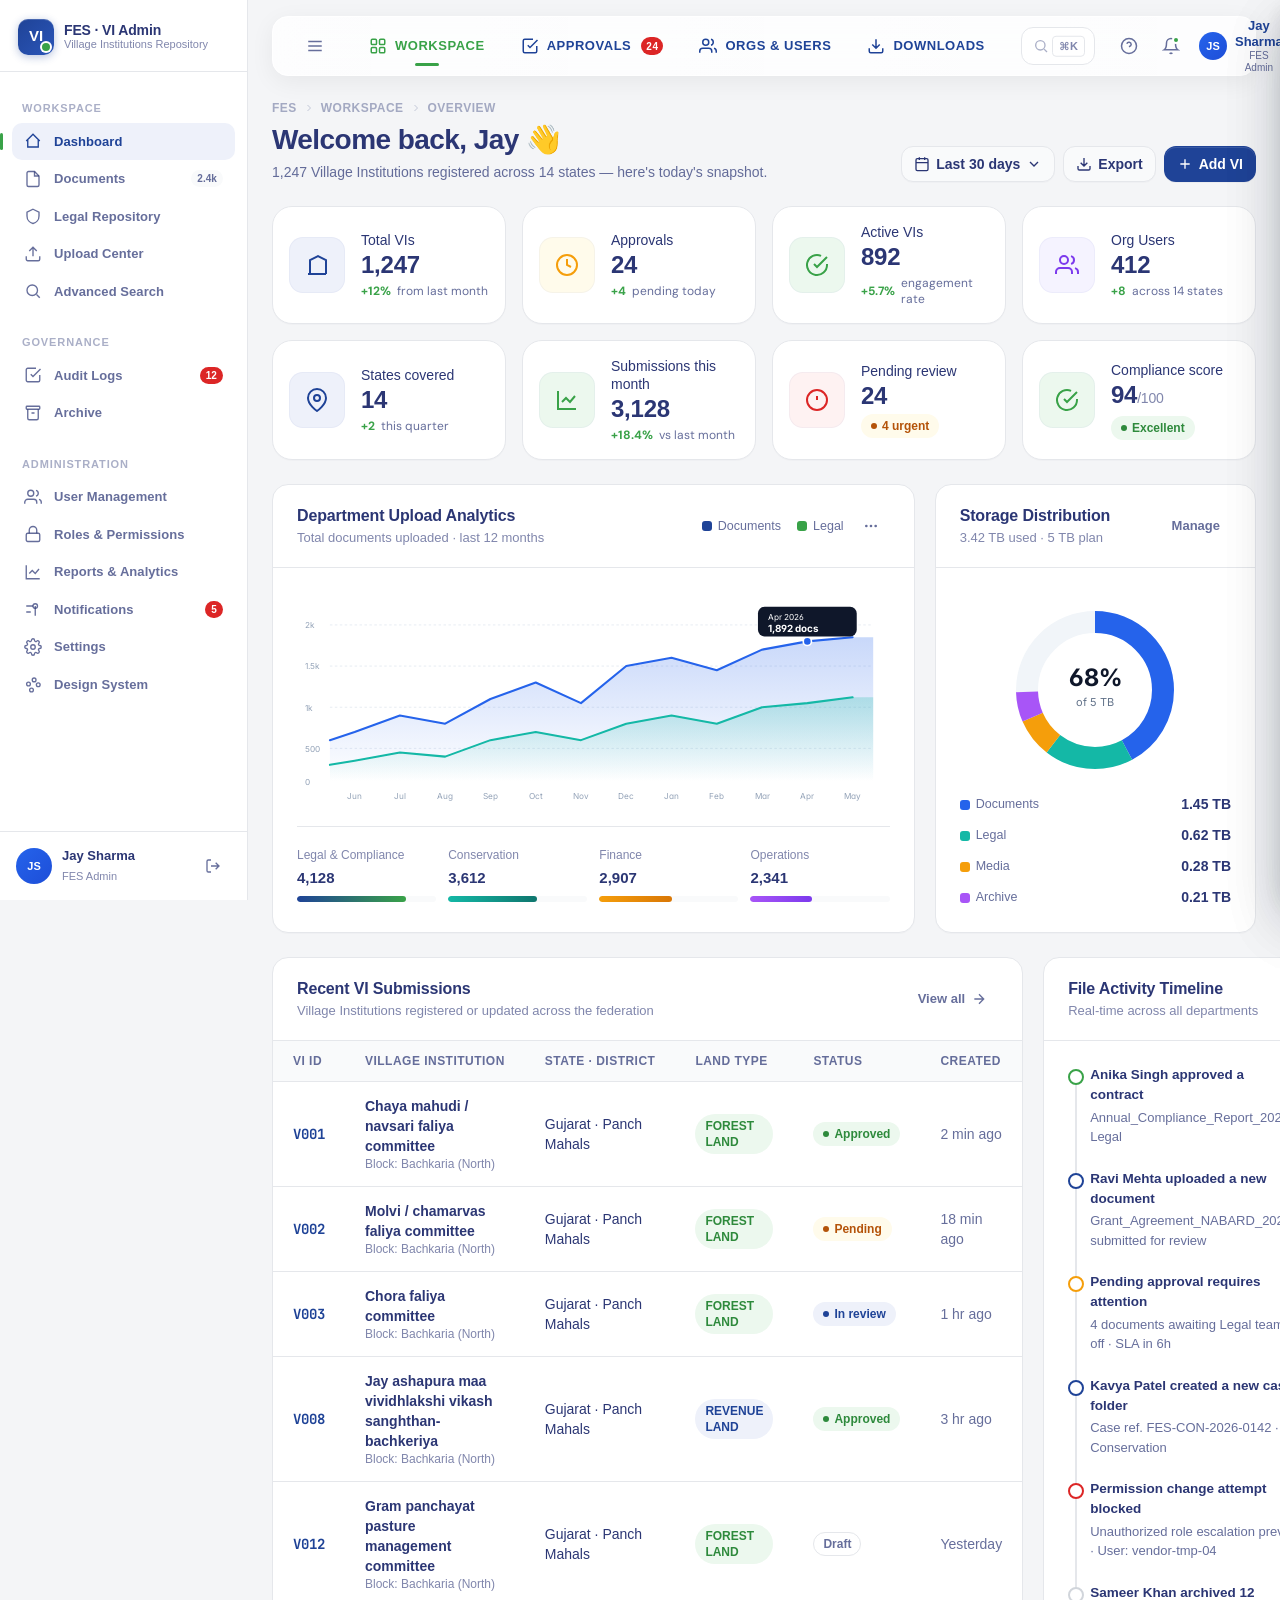
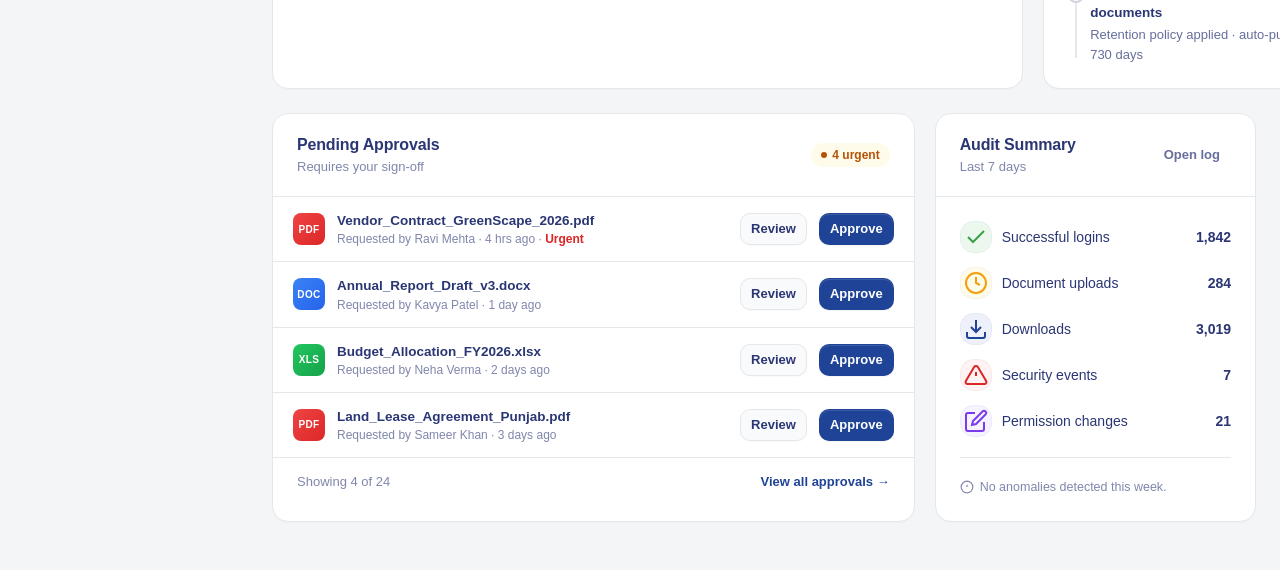
==== commit 084ca969: "Align design system to FES VI Figma file - Pivot brand: FES Repository → FES · VI Admin (Village Ins" ====
--- a/index.html
+++ b/index.html
@@ -3,7 +3,7 @@
 <head>
 <meta charset="UTF-8" />
 <meta name="viewport" content="width=device-width, initial-scale=1.0" />
-<title>Dashboard · FES DMS</title>
+<title>Dashboard · FES VI Admin</title>
 <link rel="stylesheet" href="assets/css/styles.css" />
 </head>
 <body>
@@ -12,10 +12,10 @@
   <!-- ============================= SIDEBAR ============================= -->
   <aside class="sidebar">
     <div class="sb-brand">
-      <div class="sb-logo">FE</div>
+      <div class="sb-logo">VI</div>
       <div class="sb-brand-text">
-        <strong>FES Repository</strong>
-        <span>Document &amp; Legal DMS</span>
+        <strong>FES · VI Admin</strong>
+        <span>Village Institutions Repository</span>
       </div>
     </div>
 
@@ -89,10 +89,10 @@
     </div>
 
     <div class="sb-foot">
-      <div class="avatar c1">PS</div>
+      <div class="avatar c1">JS</div>
       <div class="sb-foot-info">
-        <strong>Priya Sharma</strong>
-        <span>Super Admin</span>
+        <strong>Jay Sharma</strong>
+        <span>FES Admin</span>
       </div>
       <a href="login.html" class="tb-icon-btn" title="Sign out">
         <svg width="16" height="16" viewBox="0 0 24 24" fill="none" stroke="currentColor" stroke-width="2"><path d="M9 21H5a2 2 0 01-2-2V5a2 2 0 012-2h4M16 17l5-5-5-5M21 12H9"/></svg>
@@ -103,21 +103,39 @@
   <!-- ============================= MAIN ============================= -->
   <div class="main">
 
-    <!-- TOPBAR -->
+    <!-- TOPBAR · Figma floating glass header with horizontal nav tabs -->
     <header class="topbar">
       <button class="tb-collapse" data-collapse aria-label="Collapse sidebar">
         <svg width="18" height="18" viewBox="0 0 24 24" fill="none" stroke="currentColor" stroke-width="2"><path d="M3 6h18M3 12h18M3 18h18"/></svg>
       </button>
+
+      <nav class="tb-tabs" aria-label="Module nav">
+        <a href="index.html" class="tb-tab active">
+          <svg viewBox="0 0 24 24" fill="none" stroke="currentColor" stroke-width="2"><rect x="3" y="3" width="7" height="7" rx="1.5"/><rect x="14" y="3" width="7" height="7" rx="1.5"/><rect x="3" y="14" width="7" height="7" rx="1.5"/><rect x="14" y="14" width="7" height="7" rx="1.5"/></svg>
+          Workspace
+        </a>
+        <a href="documents.html" class="tb-tab">
+          <svg viewBox="0 0 24 24" fill="none" stroke="currentColor" stroke-width="2"><path d="M9 11l3 3L22 4"/><path d="M21 12v7a2 2 0 01-2 2H5a2 2 0 01-2-2V5a2 2 0 012-2h11"/></svg>
+          Approvals
+          <span class="badge-count">24</span>
+        </a>
+        <a href="users.html" class="tb-tab">
+          <svg viewBox="0 0 24 24" fill="none" stroke="currentColor" stroke-width="2"><path d="M17 21v-2a4 4 0 00-4-4H5a4 4 0 00-4 4v2"/><circle cx="9" cy="7" r="4"/><path d="M23 21v-2a4 4 0 00-3-3.87M16 3.13a4 4 0 010 7.75"/></svg>
+          Orgs &amp; Users
+        </a>
+        <a href="archive.html" class="tb-tab">
+          <svg viewBox="0 0 24 24" fill="none" stroke="currentColor" stroke-width="2"><path d="M21 15v4a2 2 0 01-2 2H5a2 2 0 01-2-2v-4M7 10l5 5 5-5M12 15V3"/></svg>
+          Downloads
+        </a>
+      </nav>
+
       <div class="tb-search">
         <svg viewBox="0 0 24 24" fill="none" stroke="currentColor" stroke-width="2"><circle cx="11" cy="11" r="7"/><path d="M21 21l-4.3-4.3"/></svg>
-        <input placeholder="Search documents, cases, users, audit events..." />
+        <input placeholder="Search VIs, villages, users..." />
         <kbd>⌘K</kbd>
       </div>
+
       <div class="tb-actions">
-        <button class="btn btn-primary btn-sm" data-open-drawer="upload-drawer">
-          <svg viewBox="0 0 24 24" fill="none" stroke="currentColor" stroke-width="2"><path d="M12 5v14M5 12h14"/></svg>
-          Upload
-        </button>
         <button class="tb-icon-btn" title="Help">
           <svg width="18" height="18" viewBox="0 0 24 24" fill="none" stroke="currentColor" stroke-width="2"><circle cx="12" cy="12" r="10"/><path d="M9.1 9a3 3 0 015.83 1c0 2-3 3-3 3M12 17h.01"/></svg>
         </button>
@@ -125,9 +143,12 @@
           <svg width="18" height="18" viewBox="0 0 24 24" fill="none" stroke="currentColor" stroke-width="2"><path d="M18 8a6 6 0 10-12 0c0 7-3 9-3 9h18s-3-2-3-9M13.7 21a2 2 0 01-3.4 0"/></svg>
           <span class="dot"></span>
         </button>
-        <div style="width:1px; height:24px; background:var(--border); margin: 0 8px;"></div>
-        <button style="display:flex; align-items:center; gap:8px; padding: 4px 8px 4px 4px; border-radius:8px;" class="tb-icon-btn" title="Account">
-          <span class="avatar c1">PS</span>
+        <button style="display:flex; align-items:center; gap:8px; padding: 4px 10px 4px 4px; border-radius:10px; height:36px;" class="tb-icon-btn" title="Account">
+          <span class="avatar c1">JS</span>
+          <span style="display:flex; flex-direction:column; align-items:flex-start; line-height:1.2; font-family: var(--font-display);">
+            <strong style="font-size:13px; color:var(--primary);">Jay Sharma</strong>
+            <span style="font-size:10px; color:var(--text-muted); font-weight:500;">FES Admin</span>
+          </span>
           <svg width="14" height="14" viewBox="0 0 24 24" fill="none" stroke="currentColor" stroke-width="2"><path d="M6 9l6 6 6-6"/></svg>
         </button>
       </div>
@@ -139,174 +160,141 @@
       <div class="page-head">
         <div>
           <div class="crumbs">
+            <span>FES</span>
+            <svg viewBox="0 0 24 24" fill="none" stroke="currentColor" stroke-width="2"><path d="M9 18l6-6-6-6"/></svg>
             <span>Workspace</span>
             <svg viewBox="0 0 24 24" fill="none" stroke="currentColor" stroke-width="2"><path d="M9 18l6-6-6-6"/></svg>
-            <span>Dashboard</span>
-          </div>
-          <h1>Welcome back, Priya 👋</h1>
-          <p>Here's the latest activity across your FES document repository.</p>
+            <span>Overview</span>
+          </div>
+          <h1>Welcome back, Jay 👋</h1>
+          <p>1,247 Village Institutions registered across 14 states — here's today's snapshot.</p>
         </div>
         <div class="actions">
-          <button class="btn btn-secondary btn-sm">
+          <button class="btn btn-secondary">
             <svg viewBox="0 0 24 24" fill="none" stroke="currentColor" stroke-width="2"><rect x="3" y="4" width="18" height="18" rx="2"/><path d="M16 2v4M8 2v4M3 10h18"/></svg>
             Last 30 days
             <svg viewBox="0 0 24 24" fill="none" stroke="currentColor" stroke-width="2"><path d="M6 9l6 6 6-6"/></svg>
           </button>
-          <button class="btn btn-secondary btn-sm">
+          <button class="btn btn-secondary">
             <svg viewBox="0 0 24 24" fill="none" stroke="currentColor" stroke-width="2"><path d="M21 15v4a2 2 0 01-2 2H5a2 2 0 01-2-2v-4M7 10l5 5 5-5M12 15V3"/></svg>
             Export
           </button>
-          <button class="btn btn-primary btn-sm" data-open-drawer="upload-drawer">
+          <button class="btn btn-primary" data-open-drawer="upload-drawer">
             <svg viewBox="0 0 24 24" fill="none" stroke="currentColor" stroke-width="2"><path d="M12 5v14M5 12h14"/></svg>
-            Upload document
+            Add VI
           </button>
         </div>
       </div>
 
-      <!-- KPI ROW -->
+      <!-- KPI ROW · Figma layout: icon left, label + big number + delta right -->
       <div class="kpi-grid">
         <div class="kpi">
+          <div class="kpi-icon blue">
+            <svg viewBox="0 0 24 24" fill="none" stroke="currentColor" stroke-width="2"><path d="M3 21h18M5 21V7l8-4 8 4v14M9 9h.01M9 13h.01M9 17h.01M14 9h.01M14 13h.01M14 17h.01"/></svg>
+          </div>
           <div class="kpi-top">
-            <div>
-              <div class="kpi-label">Total Documents</div>
-              <div class="kpi-value">24,718</div>
-            </div>
-            <div class="kpi-icon blue">
-              <svg viewBox="0 0 24 24" fill="none" stroke="currentColor" stroke-width="2"><path d="M14 2H6a2 2 0 00-2 2v16a2 2 0 002 2h12a2 2 0 002-2V8z"/><path d="M14 2v6h6"/></svg>
-            </div>
-          </div>
-          <div class="kpi-foot">
-            <span class="kpi-delta up">
-              <svg viewBox="0 0 24 24" fill="none" stroke="currentColor" stroke-width="3"><path d="M7 17l10-10M17 17V7H7"/></svg>
-              +12.4%
-            </span>
-            <span>vs last month</span>
+            <div class="kpi-label">Total VIs</div>
+            <div class="kpi-value num">1,247</div>
+            <div class="kpi-foot">
+              <span class="kpi-delta up">+12%</span>
+              <span>from last month</span>
+            </div>
           </div>
         </div>
 
         <div class="kpi">
+          <div class="kpi-icon amber">
+            <svg viewBox="0 0 24 24" fill="none" stroke="currentColor" stroke-width="2"><circle cx="12" cy="12" r="10"/><path d="M12 6v6l4 2"/></svg>
+          </div>
           <div class="kpi-top">
-            <div>
-              <div class="kpi-label">Legal Documents</div>
-              <div class="kpi-value">3,482</div>
-            </div>
-            <div class="kpi-icon teal">
-              <svg viewBox="0 0 24 24" fill="none" stroke="currentColor" stroke-width="2"><path d="M12 3l8 4v5c0 5-3.5 9-8 10-4.5-1-8-5-8-10V7l8-4z"/></svg>
-            </div>
-          </div>
-          <div class="kpi-foot">
-            <span class="kpi-delta up">
-              <svg viewBox="0 0 24 24" fill="none" stroke="currentColor" stroke-width="3"><path d="M7 17l10-10M17 17V7H7"/></svg>
-              +5.7%
-            </span>
-            <span>148 contracts active</span>
+            <div class="kpi-label">Approvals</div>
+            <div class="kpi-value num">24</div>
+            <div class="kpi-foot">
+              <span class="kpi-delta up">+4</span>
+              <span>pending today</span>
+            </div>
           </div>
         </div>
 
         <div class="kpi">
+          <div class="kpi-icon green">
+            <svg viewBox="0 0 24 24" fill="none" stroke="currentColor" stroke-width="2"><path d="M22 11.08V12a10 10 0 11-5.93-9.14"/><path d="M22 4L12 14.01l-3-3"/></svg>
+          </div>
           <div class="kpi-top">
-            <div>
-              <div class="kpi-label">Archived Files</div>
-              <div class="kpi-value">6,294</div>
-            </div>
-            <div class="kpi-icon amber">
-              <svg viewBox="0 0 24 24" fill="none" stroke="currentColor" stroke-width="2"><rect x="3" y="3" width="18" height="4" rx="1"/><path d="M5 7v12a2 2 0 002 2h10a2 2 0 002-2V7M10 12h4"/></svg>
-            </div>
-          </div>
-          <div class="kpi-foot">
-            <span class="kpi-delta down">
-              <svg viewBox="0 0 24 24" fill="none" stroke="currentColor" stroke-width="3"><path d="M17 7L7 17M7 7v10h10"/></svg>
-              -2.1%
-            </span>
-            <span>132 due for purge</span>
+            <div class="kpi-label">Active VIs</div>
+            <div class="kpi-value num">892</div>
+            <div class="kpi-foot">
+              <span class="kpi-delta up">+5.7%</span>
+              <span>engagement rate</span>
+            </div>
           </div>
         </div>
 
         <div class="kpi">
+          <div class="kpi-icon purple">
+            <svg viewBox="0 0 24 24" fill="none" stroke="currentColor" stroke-width="2"><path d="M17 21v-2a4 4 0 00-4-4H5a4 4 0 00-4 4v2"/><circle cx="9" cy="7" r="4"/><path d="M23 21v-2a4 4 0 00-3-3.87M16 3.13a4 4 0 010 7.75"/></svg>
+          </div>
           <div class="kpi-top">
-            <div>
-              <div class="kpi-label">Active Users</div>
-              <div class="kpi-value">412</div>
-            </div>
-            <div class="kpi-icon purple">
-              <svg viewBox="0 0 24 24" fill="none" stroke="currentColor" stroke-width="2"><path d="M17 21v-2a4 4 0 00-4-4H5a4 4 0 00-4 4v2"/><circle cx="9" cy="7" r="4"/><path d="M23 21v-2a4 4 0 00-3-3.87M16 3.13a4 4 0 010 7.75"/></svg>
-            </div>
-          </div>
-          <div class="kpi-foot">
-            <span class="kpi-delta up">
-              <svg viewBox="0 0 24 24" fill="none" stroke="currentColor" stroke-width="3"><path d="M7 17l10-10M17 17V7H7"/></svg>
-              +8 today
-            </span>
-            <span>across 12 departments</span>
+            <div class="kpi-label">Org Users</div>
+            <div class="kpi-value num">412</div>
+            <div class="kpi-foot">
+              <span class="kpi-delta up">+8</span>
+              <span>across 14 states</span>
+            </div>
           </div>
         </div>
 
         <div class="kpi">
+          <div class="kpi-icon blue">
+            <svg viewBox="0 0 24 24" fill="none" stroke="currentColor" stroke-width="2"><path d="M21 10c0 7-9 13-9 13s-9-6-9-13a9 9 0 0118 0z"/><circle cx="12" cy="10" r="3"/></svg>
+          </div>
           <div class="kpi-top">
-            <div>
-              <div class="kpi-label">Storage Usage</div>
-              <div class="kpi-value">3.42 <span style="font-size:14px; color:var(--text-subtle); font-weight:500;">TB</span></div>
-            </div>
-            <div class="kpi-icon green">
-              <svg viewBox="0 0 24 24" fill="none" stroke="currentColor" stroke-width="2"><ellipse cx="12" cy="5" rx="9" ry="3"/><path d="M21 12c0 1.66-4 3-9 3s-9-1.34-9-3M3 5v14c0 1.66 4 3 9 3s9-1.34 9-3V5"/></svg>
-            </div>
-          </div>
-          <div style="margin-top: 6px;">
-            <div class="storage-bar">
-              <span style="width:42%; background:var(--primary);"></span>
-              <span style="width:18%; background:var(--accent);"></span>
-              <span style="width:8%;  background:var(--warning);"></span>
-            </div>
-            <div class="kpi-foot" style="margin-top:8px;"><span>68% of 5 TB</span><span class="kpi-delta up">+128 GB this month</span></div>
+            <div class="kpi-label">States covered</div>
+            <div class="kpi-value num">14</div>
+            <div class="kpi-foot">
+              <span class="kpi-delta up">+2</span>
+              <span>this quarter</span>
+            </div>
           </div>
         </div>
 
         <div class="kpi">
+          <div class="kpi-icon green">
+            <svg viewBox="0 0 24 24" fill="none" stroke="currentColor" stroke-width="2"><path d="M3 3v18h18"/><path d="M7 14l4-4 4 4 5-6"/></svg>
+          </div>
           <div class="kpi-top">
-            <div>
-              <div class="kpi-label">Pending Approvals</div>
-              <div class="kpi-value">24</div>
-            </div>
-            <div class="kpi-icon red">
-              <svg viewBox="0 0 24 24" fill="none" stroke="currentColor" stroke-width="2"><circle cx="12" cy="12" r="10"/><path d="M12 6v6l4 2"/></svg>
-            </div>
-          </div>
-          <div class="kpi-foot">
-            <span class="badge badge-warning"><span class="dot"></span>4 urgent</span>
-            <span>Avg. 2.3 days SLA</span>
+            <div class="kpi-label">Submissions this month</div>
+            <div class="kpi-value num">3,128</div>
+            <div class="kpi-foot">
+              <span class="kpi-delta up">+18.4%</span>
+              <span>vs last month</span>
+            </div>
           </div>
         </div>
 
         <div class="kpi">
+          <div class="kpi-icon red">
+            <svg viewBox="0 0 24 24" fill="none" stroke="currentColor" stroke-width="2"><circle cx="12" cy="12" r="10"/><path d="M12 8v4M12 16h.01"/></svg>
+          </div>
           <div class="kpi-top">
-            <div>
-              <div class="kpi-label">Audit Events</div>
-              <div class="kpi-value">1,287</div>
-            </div>
-            <div class="kpi-icon blue">
-              <svg viewBox="0 0 24 24" fill="none" stroke="currentColor" stroke-width="2"><path d="M9 11l3 3L22 4"/><path d="M21 12v7a2 2 0 01-2 2H5a2 2 0 01-2-2V5a2 2 0 012-2h11"/></svg>
-            </div>
-          </div>
-          <div class="kpi-foot">
-            <div class="spark">
-              <span style="height:30%"></span><span style="height:60%"></span><span style="height:40%"></span><span style="height:80%"></span><span style="height:55%"></span><span class="hi" style="height:90%"></span><span style="height:70%"></span>
+            <div class="kpi-label">Pending review</div>
+            <div class="kpi-value num">24</div>
+            <div class="kpi-foot">
+              <span class="badge badge-warning"><span class="dot"></span>4 urgent</span>
             </div>
           </div>
         </div>
 
         <div class="kpi">
+          <div class="kpi-icon green">
+            <svg viewBox="0 0 24 24" fill="none" stroke="currentColor" stroke-width="2"><path d="M22 11.08V12a10 10 0 11-5.93-9.14"/><path d="M22 4L12 14.01l-3-3"/></svg>
+          </div>
           <div class="kpi-top">
-            <div>
-              <div class="kpi-label">Compliance Score</div>
-              <div class="kpi-value">94<span style="font-size:14px; color:var(--text-subtle); font-weight:500;">/100</span></div>
-            </div>
-            <div class="kpi-icon teal">
-              <svg viewBox="0 0 24 24" fill="none" stroke="currentColor" stroke-width="2"><path d="M22 11.08V12a10 10 0 11-5.93-9.14"/><path d="M22 4L12 14.01l-3-3"/></svg>
-            </div>
-          </div>
-          <div class="kpi-foot">
-            <span class="badge badge-success"><span class="dot"></span>Excellent</span>
-            <span>Last audit: Apr 28</span>
+            <div class="kpi-label">Compliance score</div>
+            <div class="kpi-value num">94<span style="font-size:14px; color:var(--text-subtle); font-weight:500;">/100</span></div>
+            <div class="kpi-foot">
+              <span class="badge badge-success"><span class="dot"></span>Excellent</span>
+            </div>
           </div>
         </div>
       </div>
@@ -461,12 +449,12 @@
 
       <!-- ACTIVITY ROW -->
       <div class="dash-grid mt-6">
-        <!-- Recent documents -->
+        <!-- Recent VI Submissions -->
         <div class="card">
           <div class="card-head">
             <div>
-              <h3>Recent Documents</h3>
-              <div class="sub">Most recently uploaded or modified across your workspace</div>
+              <h3>Recent VI Submissions</h3>
+              <div class="sub">Village Institutions registered or updated across the federation</div>
             </div>
             <a href="documents.html" class="btn btn-ghost btn-sm">View all
               <svg viewBox="0 0 24 24" fill="none" stroke="currentColor" stroke-width="2"><path d="M5 12h14M12 5l7 7-7 7"/></svg>
@@ -476,86 +464,67 @@
             <table class="data">
               <thead>
                 <tr>
-                  <th>Document</th>
-                  <th>Department</th>
-                  <th>Owner</th>
+                  <th>VI ID</th>
+                  <th>Village Institution</th>
+                  <th>State · District</th>
+                  <th>Land type</th>
                   <th>Status</th>
-                  <th>Modified</th>
+                  <th>Created</th>
                 </tr>
               </thead>
               <tbody>
                 <tr>
+                  <td class="mono" style="font-weight:700; color:var(--primary);">V001</td>
                   <td>
-                    <div class="cell-file">
-                      <div class="file-icon pdf">PDF</div>
-                      <div>
-                        <div class="name">Annual_Compliance_Report_2025.pdf</div>
-                        <div class="meta">v3.2 · 4.2 MB</div>
-                      </div>
-                    </div>
+                    <div style="font-weight:700;">Chaya mahudi / navsari faliya committee</div>
+                    <div class="caption">Block: Bachkaria (North)</div>
                   </td>
-                  <td><span class="badge badge-primary">Legal</span></td>
-                  <td><div class="cell-user"><span class="avatar c1">AS</span> Anika Singh</div></td>
+                  <td>Gujarat · Panch Mahals</td>
+                  <td><span class="badge badge-success">FOREST LAND</span></td>
                   <td><span class="badge badge-success"><span class="dot"></span>Approved</span></td>
                   <td class="muted">2 min ago</td>
                 </tr>
                 <tr>
+                  <td class="mono" style="font-weight:700; color:var(--primary);">V002</td>
                   <td>
-                    <div class="cell-file">
-                      <div class="file-icon doc">DOC</div>
-                      <div>
-                        <div class="name">Grant_Agreement_NABARD_2026.docx</div>
-                        <div class="meta">v1.0 · 1.8 MB</div>
-                      </div>
-                    </div>
+                    <div style="font-weight:700;">Molvi / chamarvas faliya committee</div>
+                    <div class="caption">Block: Bachkaria (North)</div>
                   </td>
-                  <td><span class="badge badge-accent">Finance</span></td>
-                  <td><div class="cell-user"><span class="avatar c3">RM</span> Ravi Mehta</div></td>
+                  <td>Gujarat · Panch Mahals</td>
+                  <td><span class="badge badge-success">FOREST LAND</span></td>
                   <td><span class="badge badge-warning"><span class="dot"></span>Pending</span></td>
                   <td class="muted">18 min ago</td>
                 </tr>
                 <tr>
+                  <td class="mono" style="font-weight:700; color:var(--primary);">V003</td>
                   <td>
-                    <div class="cell-file">
-                      <div class="file-icon xls">XLS</div>
-                      <div>
-                        <div class="name">Field_Survey_Rajasthan_Q2.xlsx</div>
-                        <div class="meta">v2.1 · 3.5 MB</div>
-                      </div>
-                    </div>
+                    <div style="font-weight:700;">Chora faliya committee</div>
+                    <div class="caption">Block: Bachkaria (North)</div>
                   </td>
-                  <td><span class="badge badge-purple">Conservation</span></td>
-                  <td><div class="cell-user"><span class="avatar c2">KP</span> Kavya Patel</div></td>
+                  <td>Gujarat · Panch Mahals</td>
+                  <td><span class="badge badge-success">FOREST LAND</span></td>
                   <td><span class="badge badge-info"><span class="dot"></span>In review</span></td>
                   <td class="muted">1 hr ago</td>
                 </tr>
                 <tr>
+                  <td class="mono" style="font-weight:700; color:var(--primary);">V008</td>
                   <td>
-                    <div class="cell-file">
-                      <div class="file-icon pdf">PDF</div>
-                      <div>
-                        <div class="name">MoU_Govt_Of_Odisha_Signed.pdf</div>
-                        <div class="meta">v1.0 · 6.4 MB</div>
-                      </div>
-                    </div>
+                    <div style="font-weight:700;">Jay ashapura maa vividhlakshi vikash sanghthan-bachkeriya</div>
+                    <div class="caption">Block: Bachkaria (North)</div>
                   </td>
-                  <td><span class="badge badge-primary">Legal</span></td>
-                  <td><div class="cell-user"><span class="avatar c4">SK</span> Sameer Khan</div></td>
+                  <td>Gujarat · Panch Mahals</td>
+                  <td><span class="badge badge-primary">REVENUE LAND</span></td>
                   <td><span class="badge badge-success"><span class="dot"></span>Approved</span></td>
                   <td class="muted">3 hr ago</td>
                 </tr>
                 <tr>
+                  <td class="mono" style="font-weight:700; color:var(--primary);">V012</td>
                   <td>
-                    <div class="cell-file">
-                      <div class="file-icon img">IMG</div>
-                      <div>
-                        <div class="name">Watershed_Survey_Maps.zip</div>
-                        <div class="meta">42 files · 184 MB</div>
-                      </div>
-                    </div>
+                    <div style="font-weight:700;">Gram panchayat pasture management committee</div>
+                    <div class="caption">Block: Bachkaria (North)</div>
                   </td>
-                  <td><span class="badge badge-purple">Conservation</span></td>
-                  <td><div class="cell-user"><span class="avatar c6">NV</span> Neha Verma</div></td>
+                  <td>Gujarat · Panch Mahals</td>
+                  <td><span class="badge badge-success">FOREST LAND</span></td>
                   <td><span class="badge badge-outline">Draft</span></td>
                   <td class="muted">Yesterday</td>
                 </tr>
--- a/assets/css/styles.css
+++ b/assets/css/styles.css
@@ -3,48 +3,56 @@
    Design System / Global Styles
    ============================================================ */
 
-@import url('https://fonts.googleapis.com/css2?family=Inter:wght@400;500;600;700;800&family=JetBrains+Mono:wght@400;500&display=swap');
-
-/* ---------- Design Tokens ---------- */
+@import url('https://fonts.googleapis.com/css2?family=Inter:wght@300;400;500;600;700;800&family=DM+Sans:wght@400;500;700&family=JetBrains+Mono:wght@400;500&display=swap');
+
+/* ============================================================
+   FES VI · DESIGN TOKENS (aligned to Figma "Final Design")
+   ============================================================ */
 :root {
-  /* Brand */
-  --primary: #2563EB;
-  --primary-600: #1D4ED8;
-  --primary-50: #EFF6FF;
-  --primary-100: #DBEAFE;
-
-  --secondary: #0F172A;
-  --accent: #14B8A6;
-  --accent-50: #F0FDFA;
-
-  /* Surfaces */
-  --bg: #F8FAFC;
+  /* ----- Brand ----- */
+  --primary: #1F4397;          /* deep navy — primary actions, links, focus */
+  --primary-600: #1A3879;
+  --primary-700: #14306A;
+  --primary-50:  #EEF1FA;
+  --primary-100: #DDE3F5;
+
+  --secondary: #2B3674;        /* heading / strong text — blue-purple */
+  --accent:    #39A248;        /* FES green — success, accents, deltas */
+  --accent-600:#2E8A3C;
+  --accent-50: #ECF8EE;
+  --accent-100:#D4EFD9;
+
+  /* ----- Surfaces ----- */
+  --bg: #F4F5F7;               /* shell background — slightly darker so cards pop */
   --surface: #FFFFFF;
-  --surface-2: #F1F5F9;
-  --border: #E2E8F0;
-  --border-strong: #CBD5E1;
-
-  /* Text */
-  --text: #0F172A;
-  --text-muted: #475569;
-  --text-subtle: #64748B;
-  --text-soft: #94A3B8;
-
-  /* Semantic */
-  --success: #16A34A;
-  --success-50: #F0FDF4;
+  --surface-2: #F9FAFB;        /* secondary surface — buttons, header rest, chips */
+  --surface-3: #F3F4F6;
+  --border: #E5E7EB;
+  --border-strong: #D1D5DB;
+
+  /* ----- Text ----- */
+  --text: #2B3674;             /* primary heading / body strong */
+  --text-muted: rgba(43,54,116,0.72);
+  --text-subtle: rgba(43,54,116,0.6);
+  --text-soft: rgba(43,54,116,0.4);
+  --text-on-primary: #FFFFFF;
+
+  /* ----- Semantic ----- */
+  --success: #39A248;
+  --success-50: #ECF8EE;
   --warning: #F59E0B;
   --warning-50: #FFFBEB;
   --danger:  #DC2626;
   --danger-50: #FEF2F2;
-  --info: #0EA5E9;
-  --info-50: #F0F9FF;
+  --info: #1F4397;
+  --info-50: #EEF1FA;
   --purple: #7C3AED;
   --purple-50: #F5F3FF;
 
-  /* Spacing scale (4-pt) */
+  /* ----- Spacing (4-pt) ----- */
   --s-0: 0;
   --s-1: 4px;
+  --s-1-5: 6px;
   --s-2: 8px;
   --s-3: 12px;
   --s-4: 16px;
@@ -55,30 +63,34 @@
   --s-12: 48px;
   --s-16: 64px;
 
-  /* Radius */
-  --r-sm: 6px;
-  --r-md: 8px;
-  --r-lg: 12px;
-  --r-xl: 16px;
-  --r-2xl: 20px;
+  /* ----- Radius (Figma uses larger corners) ----- */
+  --r-sm: 8px;
+  --r-md: 12px;     /* buttons, inputs, chips */
+  --r-lg: 16px;     /* header, large surfaces */
+  --r-xl: 20px;     /* KPI cards */
+  --r-2xl: 24px;
   --r-pill: 999px;
 
-  /* Elevation */
-  --sh-1: 0 1px 2px rgba(15,23,42,.04), 0 1px 1px rgba(15,23,42,.03);
-  --sh-2: 0 1px 3px rgba(15,23,42,.06), 0 1px 2px rgba(15,23,42,.04);
-  --sh-3: 0 4px 12px rgba(15,23,42,.06), 0 2px 4px rgba(15,23,42,.04);
+  /* ----- Elevation ----- */
+  --sh-1: 0 1px 0.25px rgba(29,41,61,.02);                   /* base — buttons, cards */
+  --sh-2: 0 2px 4px rgba(29,41,61,.04), 0 1px 0.25px rgba(29,41,61,.02);
+  --sh-3: 0 6px 24px rgba(0,0,0,.06);                         /* floating header */
   --sh-4: 0 12px 32px rgba(15,23,42,.08), 0 4px 12px rgba(15,23,42,.05);
   --sh-5: 0 24px 56px rgba(15,23,42,.12), 0 8px 24px rgba(15,23,42,.06);
-  --sh-focus: 0 0 0 4px rgba(37,99,235,.14);
-
-  /* Type */
-  --font: 'Inter', -apple-system, BlinkMacSystemFont, 'Segoe UI', Roboto, sans-serif;
-  --mono: 'JetBrains Mono', ui-monospace, Menlo, monospace;
-
-  /* Layout */
+  --sh-focus: 0 0 0 4px rgba(31,67,151,.16);
+
+  /* ----- Type ----- */
+  /* Figma uses Helvetica Bold/Regular/Light. Use system Helvetica where available,
+     fall back to Inter (a near-twin metric-wise) which we load as a web font. */
+  --font: 'Helvetica Neue', 'Helvetica', 'Inter', 'Arial', system-ui, -apple-system, sans-serif;
+  --font-display: 'Helvetica Neue', 'Helvetica', 'Inter', 'Arial', system-ui, sans-serif;
+  --font-mono: 'JetBrains Mono', ui-monospace, Menlo, monospace;
+  --font-num: 'DM Sans', 'Helvetica Neue', 'Helvetica', 'Inter', sans-serif;
+
+  /* ----- Layout ----- */
   --sidebar-w: 248px;
   --sidebar-collapsed-w: 72px;
-  --topbar-h: 64px;
+  --topbar-h: 72px;
 }
 
 /* ---------- Reset ---------- */
@@ -93,25 +105,29 @@
   background: var(--bg);
   -webkit-font-smoothing: antialiased;
   -moz-osx-font-smoothing: grayscale;
+  font-feature-settings: 'ss01' on, 'cv11' on;
 }
 button, input, select, textarea { font: inherit; color: inherit; }
 button { background: none; border: 0; cursor: pointer; padding: 0; }
 a { color: inherit; text-decoration: none; }
 img, svg { display: block; max-width: 100%; }
 
-/* ---------- Typography ---------- */
-.h1, h1 { font-size: 28px; line-height: 1.25; font-weight: 700; letter-spacing: -0.02em; margin: 0; }
-.h2, h2 { font-size: 22px; line-height: 1.3;  font-weight: 700; letter-spacing: -0.015em; margin: 0; }
-.h3, h3 { font-size: 18px; line-height: 1.35; font-weight: 600; letter-spacing: -0.01em; margin: 0; }
-.h4, h4 { font-size: 15px; line-height: 1.4;  font-weight: 600; margin: 0; }
-.body-lg { font-size: 15px; }
-.body    { font-size: 14px; }
-.body-sm { font-size: 13px; }
-.caption { font-size: 12px; color: var(--text-subtle); }
-.overline { font-size: 11px; letter-spacing: .08em; text-transform: uppercase; color: var(--text-subtle); font-weight: 600; }
-.mono { font-family: var(--mono); }
-.muted { color: var(--text-muted); }
-.subtle { color: var(--text-subtle); }
+/* ---------- Typography (Figma scale) ----------
+   Figma uses Helvetica Bold for headings + 14/20 for body.
+   Key values observed: 24/28, 14/20, 14/18, 12/16, 10/15. */
+.h1, h1 { font-family: var(--font-display); font-size: 28px; line-height: 32px; font-weight: 700; letter-spacing: -0.02em; margin: 0; color: var(--secondary); }
+.h2, h2 { font-family: var(--font-display); font-size: 22px; line-height: 28px; font-weight: 700; letter-spacing: -0.015em; margin: 0; color: var(--secondary); }
+.h3, h3 { font-family: var(--font-display); font-size: 18px; line-height: 24px; font-weight: 700; letter-spacing: -0.01em; margin: 0; color: var(--secondary); }
+.h4, h4 { font-family: var(--font-display); font-size: 14px; line-height: 20px; font-weight: 700; letter-spacing: 0;     margin: 0; color: var(--secondary); }
+.body-lg { font-size: 15px; line-height: 22px; }
+.body    { font-size: 14px; line-height: 20px; }
+.body-sm { font-size: 13px; line-height: 18px; }
+.caption { font-size: 12px; line-height: 16px; color: var(--text-subtle); }
+.overline { font-size: 11px; line-height: 16px; letter-spacing: .08em; text-transform: uppercase; color: var(--text-subtle); font-weight: 700; }
+.num     { font-family: var(--font-num); font-feature-settings: 'tnum'; }
+.mono    { font-family: var(--font-mono); }
+.muted   { color: var(--text-muted); }
+.subtle  { color: var(--text-subtle); }
 
 /* ---------- Layout shell ---------- */
 .app {
@@ -132,6 +148,7 @@
   flex-direction: column;
   overflow: hidden;
 }
+.sb-brand { background: var(--surface); }
 .sb-brand {
   display: flex;
   align-items: center;
@@ -141,16 +158,25 @@
   min-height: var(--topbar-h);
 }
 .sb-logo {
-  width: 32px; height: 32px; border-radius: 8px;
-  background: linear-gradient(135deg, #2563EB, #14B8A6);
+  width: 36px; height: 36px; border-radius: 10px;
+  background: linear-gradient(135deg, #1F4397 0%, #2A55B8 100%);
   display: grid; place-items: center;
-  color: #fff; font-weight: 700; font-size: 14px;
-  box-shadow: 0 2px 8px rgba(37,99,235,.35);
+  color: #fff; font-weight: 700; font-size: 15px;
+  letter-spacing: -0.01em;
+  font-family: var(--font-display);
+  box-shadow: 0 2px 8px rgba(31,67,151,.32), inset 0 1px 0 rgba(255,255,255,.18);
   flex-shrink: 0;
+  position: relative;
+}
+.sb-logo::after {
+  content: ''; position: absolute; right: 4px; bottom: 4px;
+  width: 8px; height: 8px; border-radius: 50%;
+  background: var(--accent);
+  box-shadow: 0 0 0 2px #fff;
 }
 .sb-brand-text { display: flex; flex-direction: column; line-height: 1.1; }
-.sb-brand-text strong { font-size: 14px; font-weight: 700; letter-spacing: -0.01em; }
-.sb-brand-text span { font-size: 11px; color: var(--text-subtle); }
+.sb-brand-text strong { font-size: 14px; font-weight: 700; letter-spacing: -0.01em; color: var(--secondary); }
+.sb-brand-text span { font-size: 11px; color: var(--text-subtle); font-weight: 500; }
 
 .collapsed .sb-brand-text,
 .collapsed .nav-label,
@@ -173,23 +199,24 @@
 
 .nav-link {
   display: flex; align-items: center; gap: 12px;
-  padding: 8px 10px;
-  border-radius: 8px;
+  padding: 9px 12px;
+  border-radius: 10px;
   color: var(--text-muted);
-  font-size: 13.5px; font-weight: 500;
+  font-size: 13px; font-weight: 600;
+  letter-spacing: 0.005em;
   transition: background .15s, color .15s;
   position: relative;
 }
 .nav-link svg { width: 18px; height: 18px; flex-shrink: 0; stroke-width: 1.8; }
-.nav-link:hover { background: var(--surface-2); color: var(--text); }
+.nav-link:hover { background: var(--surface-2); color: var(--secondary); }
 .nav-link.active {
   background: var(--primary-50);
-  color: var(--primary-600);
-  font-weight: 600;
+  color: var(--primary);
+  font-weight: 700;
 }
 .nav-link.active::before {
-  content: ''; position: absolute; left: -12px; top: 8px; bottom: 8px;
-  width: 3px; background: var(--primary); border-radius: 3px;
+  content: ''; position: absolute; left: -12px; top: 10px; bottom: 10px;
+  width: 3px; background: var(--accent); border-radius: 3px;
 }
 .nav-badge {
   margin-left: auto;
@@ -210,35 +237,41 @@
 .sb-foot-info strong { display: block; font-size: 13px; font-weight: 600; white-space: nowrap; overflow: hidden; text-overflow: ellipsis; }
 .sb-foot-info span { font-size: 11px; color: var(--text-subtle); }
 
-/* ---------- Topbar ---------- */
+/* ---------- Topbar (Figma "floating glass header") ---------- */
 .topbar {
-  position: sticky; top: 0; z-index: 30;
-  height: var(--topbar-h);
-  background: rgba(255,255,255,0.85);
-  backdrop-filter: saturate(180%) blur(12px);
-  border-bottom: 1px solid var(--border);
+  position: sticky; top: 16px; z-index: 30;
+  height: 60px;
+  margin: 16px 24px 0;
+  background: linear-gradient(90deg, rgba(255,255,255,0.82), rgba(255,255,255,0.80));
+  backdrop-filter: saturate(180%) blur(14px);
+  -webkit-backdrop-filter: saturate(180%) blur(14px);
+  border: 1.5px solid #FFFFFF;
+  border-radius: var(--r-lg);
+  box-shadow: var(--sh-3);
   display: flex; align-items: center; gap: 16px;
-  padding: 0 28px;
+  padding: 0 24px;
 }
 .tb-collapse {
-  width: 32px; height: 32px; border-radius: 8px;
+  width: 36px; height: 36px; border-radius: 10px;
   display: grid; place-items: center; color: var(--text-muted);
 }
-.tb-collapse:hover { background: var(--surface-2); color: var(--text); }
+.tb-collapse:hover { background: var(--surface-2); color: var(--secondary); }
 .tb-search {
   position: relative;
-  flex: 1; max-width: 520px;
+  flex: 1; max-width: 480px;
 }
 .tb-search input {
   width: 100%;
   height: 38px;
   padding: 0 14px 0 40px;
   border: 1px solid var(--border);
-  background: var(--surface-2);
-  border-radius: 10px;
+  background: var(--surface);
+  border-radius: var(--r-md);
   font-size: 13.5px;
+  color: var(--secondary);
   transition: border-color .15s, background .15s, box-shadow .15s;
 }
+.tb-search input::placeholder { color: var(--text-soft); }
 .tb-search input:focus {
   outline: 0; border-color: var(--primary); background: #fff;
   box-shadow: var(--sh-focus);
@@ -248,53 +281,96 @@
   position: absolute; right: 10px; top: 50%; transform: translateY(-50%);
   font-family: var(--font); font-size: 11px; color: var(--text-subtle);
   background: #fff; border: 1px solid var(--border); padding: 1px 6px; border-radius: 4px;
+  font-weight: 600;
 }
 .tb-actions { margin-left: auto; display: flex; align-items: center; gap: 6px; }
 .tb-icon-btn {
-  width: 36px; height: 36px; border-radius: 8px;
+  width: 36px; height: 36px; border-radius: 10px;
   display: grid; place-items: center; color: var(--text-muted);
   position: relative;
-}
-.tb-icon-btn:hover { background: var(--surface-2); color: var(--text); }
-.tb-icon-btn .dot { position: absolute; top: 8px; right: 9px; width: 8px; height: 8px; background: var(--danger); border: 2px solid #fff; border-radius: 50%; }
+  transition: background .15s, color .15s;
+}
+.tb-icon-btn:hover { background: var(--surface-2); color: var(--secondary); }
+.tb-icon-btn .dot { position: absolute; top: 8px; right: 9px; width: 8px; height: 8px; background: var(--accent); border: 2px solid #fff; border-radius: 50%; }
+
+/* ---------- Top horizontal nav tabs (Figma-style) ---------- */
+.tb-tabs { display: flex; align-items: center; gap: 28px; margin: 0 16px; }
+.tb-tab {
+  display: inline-flex; align-items: center; gap: 8px;
+  height: 36px; padding: 0 4px;
+  font-family: var(--font-display);
+  font-size: 13px; font-weight: 700;
+  letter-spacing: 0.04em; text-transform: uppercase;
+  color: var(--primary);
+  position: relative;
+  transition: color .15s;
+}
+.tb-tab svg { width: 18px; height: 18px; }
+.tb-tab:hover { color: var(--primary-600); }
+.tb-tab.active { color: var(--accent); }
+.tb-tab.active::after {
+  content: ''; position: absolute; left: 50%; bottom: -2px;
+  transform: translateX(-50%);
+  width: 24px; height: 3px; border-radius: 3px;
+  background: var(--accent);
+}
+.tb-tab .badge-count {
+  margin-left: 2px;
+  min-width: 18px; height: 18px;
+  border-radius: 999px;
+  background: var(--danger);
+  color: #fff;
+  font-size: 10px; font-weight: 700;
+  padding: 0 5px;
+  display: inline-flex; align-items: center; justify-content: center;
+}
 
 /* ---------- Main content ---------- */
 .main { display: flex; flex-direction: column; min-width: 0; }
-.page { padding: 28px 32px 48px; }
+.page { padding: 24px 24px 48px; }
 .page-head {
   display: flex; justify-content: space-between; align-items: flex-end; gap: 24px;
   margin-bottom: 24px; flex-wrap: wrap;
 }
-.page-head .crumbs { font-size: 12.5px; color: var(--text-subtle); margin-bottom: 6px; display: flex; align-items: center; gap: 6px; }
+.page-head .crumbs { font-family: var(--font-display); font-size: 12px; line-height: 16px; letter-spacing: .04em; text-transform: uppercase; color: var(--text-soft); font-weight: 700; margin-bottom: 8px; display: flex; align-items: center; gap: 6px; }
 .page-head .crumbs svg { width: 12px; height: 12px; opacity: .6; }
 .page-head h1 { margin-bottom: 6px; }
-.page-head p { margin: 0; color: var(--text-subtle); font-size: 14px; }
+.page-head p { margin: 0; color: var(--text-muted); font-size: 14px; line-height: 20px; }
 .page-head .actions { display: flex; gap: 8px; }
 
-/* ---------- Buttons ---------- */
+/* ---------- Buttons (Figma: 36h, 12px radius, py-2 px-3, 6px gap) ---------- */
 .btn {
-  display: inline-flex; align-items: center; justify-content: center; gap: 8px;
-  height: 38px; padding: 0 16px;
-  border-radius: 8px;
-  font-size: 13.5px; font-weight: 600;
+  display: inline-flex; align-items: center; justify-content: center; gap: 6px;
+  height: 36px; padding: 8px 12px;
+  border-radius: var(--r-md);
+  font-family: var(--font-display);
+  font-size: 14px; font-weight: 700;
+  line-height: 20px;
   border: 1px solid transparent;
   cursor: pointer;
-  transition: all .15s;
+  transition: background .15s, border-color .15s, box-shadow .15s, color .15s;
   white-space: nowrap;
+  box-shadow: var(--sh-1);
 }
 .btn svg { width: 16px; height: 16px; flex-shrink: 0; }
-.btn-primary { background: var(--primary); color: #fff; box-shadow: 0 1px 2px rgba(37,99,235,.3); }
+.btn-primary {
+  background: var(--primary); color: #fff;
+  box-shadow: 0 1px 0.25px rgba(29,41,61,.04), inset 0 1px 0 rgba(255,255,255,.12);
+}
 .btn-primary:hover { background: var(--primary-600); }
-.btn-secondary { background: var(--surface); color: var(--text); border-color: var(--border); }
-.btn-secondary:hover { background: var(--surface-2); border-color: var(--border-strong); }
-.btn-ghost { background: transparent; color: var(--text-muted); }
-.btn-ghost:hover { background: var(--surface-2); color: var(--text); }
+.btn-primary:active { background: var(--primary-700); }
+.btn-secondary { background: var(--surface-2); color: var(--secondary); border-color: var(--border); }
+.btn-secondary:hover { background: #fff; border-color: var(--border-strong); }
+.btn-ghost { background: transparent; color: var(--text-muted); box-shadow: none; }
+.btn-ghost:hover { background: var(--surface-2); color: var(--secondary); }
+.btn-success { background: var(--accent); color: #fff; box-shadow: 0 1px 0.25px rgba(29,41,61,.04), inset 0 1px 0 rgba(255,255,255,.18); }
+.btn-success:hover { background: var(--accent-600); }
 .btn-danger { background: var(--danger); color: #fff; }
 .btn-danger:hover { background: #B91C1C; }
 .btn-dark { background: var(--secondary); color: #fff; }
-.btn-dark:hover { background: #1E293B; }
-.btn-sm { height: 32px; padding: 0 12px; font-size: 13px; }
-.btn-lg { height: 44px; padding: 0 20px; font-size: 14px; }
+.btn-dark:hover { background: #1E2952; }
+.btn-sm { height: 32px; padding: 6px 10px; font-size: 13px; line-height: 18px; border-radius: 10px; }
+.btn-lg { height: 44px; padding: 12px 18px; font-size: 14px; border-radius: var(--r-md); }
 .btn-icon { width: 36px; padding: 0; }
 .btn:disabled { opacity: .5; cursor: not-allowed; }
 
@@ -302,24 +378,24 @@
 .card {
   background: var(--surface);
   border: 1px solid var(--border);
-  border-radius: 12px;
+  border-radius: var(--r-lg);
   box-shadow: var(--sh-1);
 }
 .card-head {
-  padding: 18px 20px;
+  padding: 20px 24px;
   border-bottom: 1px solid var(--border);
   display: flex; justify-content: space-between; align-items: center; gap: 12px;
 }
-.card-head h3 { font-size: 15px; font-weight: 600; }
-.card-head .sub { color: var(--text-subtle); font-size: 12.5px; margin-top: 2px; }
-.card-body { padding: 20px; }
+.card-head h3 { font-size: 16px; font-weight: 700; line-height: 22px; color: var(--secondary); }
+.card-head .sub { color: var(--text-subtle); font-size: 13px; line-height: 18px; margin-top: 2px; font-weight: 500; }
+.card-body { padding: 24px; }
 .card-foot {
-  padding: 14px 20px; border-top: 1px solid var(--border);
+  padding: 14px 24px; border-top: 1px solid var(--border);
   display: flex; justify-content: space-between; align-items: center;
   font-size: 13px; color: var(--text-subtle);
 }
 
-/* ---------- KPI ---------- */
+/* ---------- KPI (Figma: 329×96, radius 20, icon 56 left, content right) ---------- */
 .kpi-grid {
   display: grid; grid-template-columns: repeat(4, minmax(0, 1fr));
   gap: 16px;
@@ -327,54 +403,67 @@
 .kpi {
   background: var(--surface);
   border: 1px solid var(--border);
-  border-radius: 12px;
-  padding: 18px 20px;
+  border-radius: var(--r-xl);
+  padding: 16px;
   box-shadow: var(--sh-1);
   position: relative;
   overflow: hidden;
-}
-.kpi-top { display: flex; justify-content: space-between; align-items: flex-start; }
-.kpi-label { font-size: 12.5px; color: var(--text-subtle); font-weight: 500; }
+  display: flex; align-items: center; gap: 16px;
+  min-height: 96px;
+}
+.kpi-top { display: flex; flex-direction: column; flex: 1; min-width: 0; }
+.kpi-label {
+  font-family: var(--font-display);
+  font-size: 14px; line-height: 18px;
+  color: var(--secondary);
+  font-weight: 400;
+  margin-bottom: 2px;
+}
 .kpi-icon {
-  width: 36px; height: 36px; border-radius: 10px;
+  width: 56px; height: 56px; border-radius: 14px;
   display: grid; place-items: center;
-}
-.kpi-icon svg { width: 18px; height: 18px; }
-.kpi-icon.blue { background: var(--primary-50); color: var(--primary); }
-.kpi-icon.teal { background: var(--accent-50); color: var(--accent); }
-.kpi-icon.amber { background: var(--warning-50); color: var(--warning); }
-.kpi-icon.purple { background: var(--purple-50); color: var(--purple); }
-.kpi-icon.green { background: var(--success-50); color: var(--success); }
-.kpi-icon.red { background: var(--danger-50); color: var(--danger); }
+  flex-shrink: 0;
+  box-shadow: inset 0 0 0 1px rgba(31,67,151,0.04);
+}
+.kpi-icon svg { width: 24px; height: 24px; }
+.kpi-icon.blue   { background: var(--primary-50);  color: var(--primary); }
+.kpi-icon.green  { background: var(--accent-50);   color: var(--accent); }
+.kpi-icon.teal   { background: var(--accent-50);   color: var(--accent); }
+.kpi-icon.amber  { background: var(--warning-50);  color: var(--warning); }
+.kpi-icon.purple { background: var(--purple-50);   color: var(--purple); }
+.kpi-icon.red    { background: var(--danger-50);   color: var(--danger); }
 .kpi-value {
-  font-size: 26px; font-weight: 700; letter-spacing: -0.02em;
-  margin: 10px 0 4px;
-}
-.kpi-foot { display: flex; align-items: center; gap: 6px; font-size: 12px; color: var(--text-subtle); }
-.kpi-delta { display: inline-flex; align-items: center; gap: 3px; font-weight: 600; }
-.kpi-delta.up { color: var(--success); }
+  font-family: var(--font-display);
+  font-size: 24px; line-height: 28px; font-weight: 700;
+  letter-spacing: -0.01em;
+  color: var(--secondary);
+  margin: 0;
+}
+.kpi-foot { display: flex; align-items: center; gap: 6px; font-size: 12px; line-height: 16px; color: var(--text-muted); margin-top: 4px; font-family: var(--font-num); }
+.kpi-delta { display: inline-flex; align-items: center; gap: 2px; font-weight: 700; font-family: var(--font-num); }
+.kpi-delta.up { color: var(--accent); }
 .kpi-delta.down { color: var(--danger); }
 .kpi-delta svg { width: 12px; height: 12px; }
 
 /* ---------- Badges ---------- */
 .badge {
   display: inline-flex; align-items: center; gap: 5px;
-  padding: 2px 8px;
+  padding: 3px 9px;
   border-radius: 999px;
-  font-size: 11.5px;
-  font-weight: 600;
+  font-family: var(--font-display);
+  font-size: 12px; line-height: 16px;
+  font-weight: 700;
   background: var(--surface-2);
   color: var(--text-muted);
   border: 1px solid transparent;
-  line-height: 1.5;
 }
 .badge .dot { width: 6px; height: 6px; border-radius: 50%; background: currentColor; }
-.badge-success { background: var(--success-50); color: var(--success); }
+.badge-success { background: var(--accent-50); color: var(--accent-600); }
 .badge-warning { background: var(--warning-50); color: #B45309; }
 .badge-danger  { background: var(--danger-50); color: var(--danger); }
-.badge-info    { background: var(--info-50); color: #0369A1; }
-.badge-primary { background: var(--primary-50); color: var(--primary-600); }
-.badge-accent  { background: var(--accent-50); color: #0F766E; }
+.badge-info    { background: var(--primary-50); color: var(--primary); }
+.badge-primary { background: var(--primary-50); color: var(--primary); }
+.badge-accent  { background: var(--accent-50); color: var(--accent-600); }
 .badge-purple  { background: var(--purple-50); color: var(--purple); }
 .badge-outline { background: transparent; border-color: var(--border); color: var(--text-muted); }
 
@@ -382,12 +471,12 @@
 .table-wrap {
   background: var(--surface);
   border: 1px solid var(--border);
-  border-radius: 12px;
+  border-radius: var(--r-lg);
   overflow: hidden;
   box-shadow: var(--sh-1);
 }
 .table-toolbar {
-  padding: 14px 16px;
+  padding: 16px 20px;
   border-bottom: 1px solid var(--border);
   display: flex; align-items: center; gap: 10px;
   flex-wrap: wrap;
@@ -404,25 +493,30 @@
 .table-toolbar .search-mini svg { position: absolute; left: 10px; top: 50%; transform: translateY(-50%); width: 14px; height: 14px; color: var(--text-soft); }
 .table-toolbar .toolbar-right { margin-left: auto; display: flex; gap: 8px; }
 
-table.data { width: 100%; border-collapse: separate; border-spacing: 0; font-size: 13.5px; }
+table.data { width: 100%; border-collapse: separate; border-spacing: 0; font-size: 14px; color: var(--secondary); }
 .data thead th {
   position: sticky; top: 0;
   background: var(--surface-2);
   text-align: left;
-  font-size: 11.5px; letter-spacing: .04em; text-transform: uppercase;
-  color: var(--text-subtle); font-weight: 600;
-  padding: 11px 16px;
+  font-family: var(--font-display);
+  font-size: 12px; line-height: 16px;
+  letter-spacing: .04em; text-transform: uppercase;
+  color: var(--text-muted); font-weight: 700;
+  padding: 12px 20px;
   border-bottom: 1px solid var(--border);
   white-space: nowrap;
 }
 .data tbody td {
-  padding: 14px 16px;
+  padding: 14px 20px;
   border-bottom: 1px solid var(--border);
   vertical-align: middle;
-}
+  font-size: 14px; line-height: 20px;
+  color: var(--secondary);
+}
+.data tbody td.muted { color: var(--text-muted); }
 .data tbody tr:last-child td { border-bottom: 0; }
 .data tbody tr { transition: background .12s; }
-.data tbody tr:hover { background: #FAFBFD; }
+.data tbody tr:hover { background: var(--surface-2); }
 .data .row-actions { opacity: 0; transition: opacity .15s; display: flex; gap: 2px; justify-content: flex-end; }
 .data tr:hover .row-actions { opacity: 1; }
 .data .check { width: 36px; }
@@ -443,8 +537,8 @@
 .file-icon.img  { background: linear-gradient(135deg, #A855F7, #7C3AED); }
 .file-icon.zip  { background: linear-gradient(135deg, #F59E0B, #D97706); }
 .file-icon.txt  { background: linear-gradient(135deg, #64748B, #475569); }
-.cell-file .name { font-weight: 600; color: var(--text); }
-.cell-file .meta { font-size: 12px; color: var(--text-subtle); }
+.cell-file .name { font-weight: 700; color: var(--secondary); font-size: 14px; line-height: 18px; }
+.cell-file .meta { font-size: 12px; line-height: 16px; color: var(--text-subtle); margin-top: 2px; }
 
 .cell-user { display: flex; align-items: center; gap: 10px; }
 .avatar {
@@ -488,14 +582,16 @@
 .field .err { font-size: 12px; color: var(--danger); }
 .input, .select, .textarea {
   width: 100%; height: 40px;
-  padding: 0 12px;
+  padding: 0 14px;
   border: 1px solid var(--border);
   background: var(--surface);
-  border-radius: 8px;
-  font-size: 14px;
+  border-radius: var(--r-md);
+  font-family: var(--font);
+  font-size: 14px; line-height: 20px;
+  color: var(--secondary);
   transition: border-color .15s, box-shadow .15s;
 }
-.textarea { height: auto; padding: 10px 12px; min-height: 96px; resize: vertical; line-height: 1.5; }
+.textarea { height: auto; padding: 10px 14px; min-height: 96px; resize: vertical; line-height: 1.5; }
 .input:focus, .select:focus, .textarea:focus {
   outline: 0; border-color: var(--primary); box-shadow: var(--sh-focus);
 }
@@ -550,15 +646,17 @@
 .chips { display: flex; gap: 6px; flex-wrap: wrap; }
 .chip {
   display: inline-flex; align-items: center; gap: 6px;
-  padding: 6px 10px;
-  border-radius: 999px;
-  font-size: 12.5px; font-weight: 500;
+  padding: 7px 12px;
+  border-radius: var(--r-md);
+  font-family: var(--font-display);
+  font-size: 13px; line-height: 16px;
+  font-weight: 700;
   background: var(--surface-2);
   color: var(--text-muted);
   border: 1px solid var(--border);
 }
-.chip:hover { background: var(--surface); }
-.chip.active { background: var(--primary-50); color: var(--primary-600); border-color: #BFDBFE; }
+.chip:hover { background: #fff; color: var(--secondary); }
+.chip.active { background: var(--primary-50); color: var(--primary); border-color: var(--primary-100); }
 .chip .x { width: 14px; height: 14px; opacity: .7; }
 
 /* ---------- Drawer ---------- */
@@ -732,7 +830,7 @@
   min-height: 100vh;
 }
 .auth-side {
-  background: linear-gradient(135deg, #0F172A 0%, #1E3A8A 50%, #1E40AF 100%);
+  background: linear-gradient(135deg, #14306A 0%, #1F4397 55%, #2A55B8 100%);
   color: #fff;
   padding: 56px;
   display: flex; flex-direction: column;
@@ -742,13 +840,13 @@
   content: '';
   position: absolute; top: -200px; right: -200px;
   width: 600px; height: 600px;
-  background: radial-gradient(circle, rgba(20,184,166,.35) 0%, transparent 70%);
+  background: radial-gradient(circle, rgba(57,162,72,.35) 0%, transparent 70%);
 }
 .auth-side::after {
   content: '';
   position: absolute; bottom: -300px; left: -200px;
   width: 700px; height: 700px;
-  background: radial-gradient(circle, rgba(37,99,235,.4) 0%, transparent 70%);
+  background: radial-gradient(circle, rgba(31,67,151,.5) 0%, transparent 70%);
 }
 .auth-side .brand {
   display: flex; align-items: center; gap: 12px;
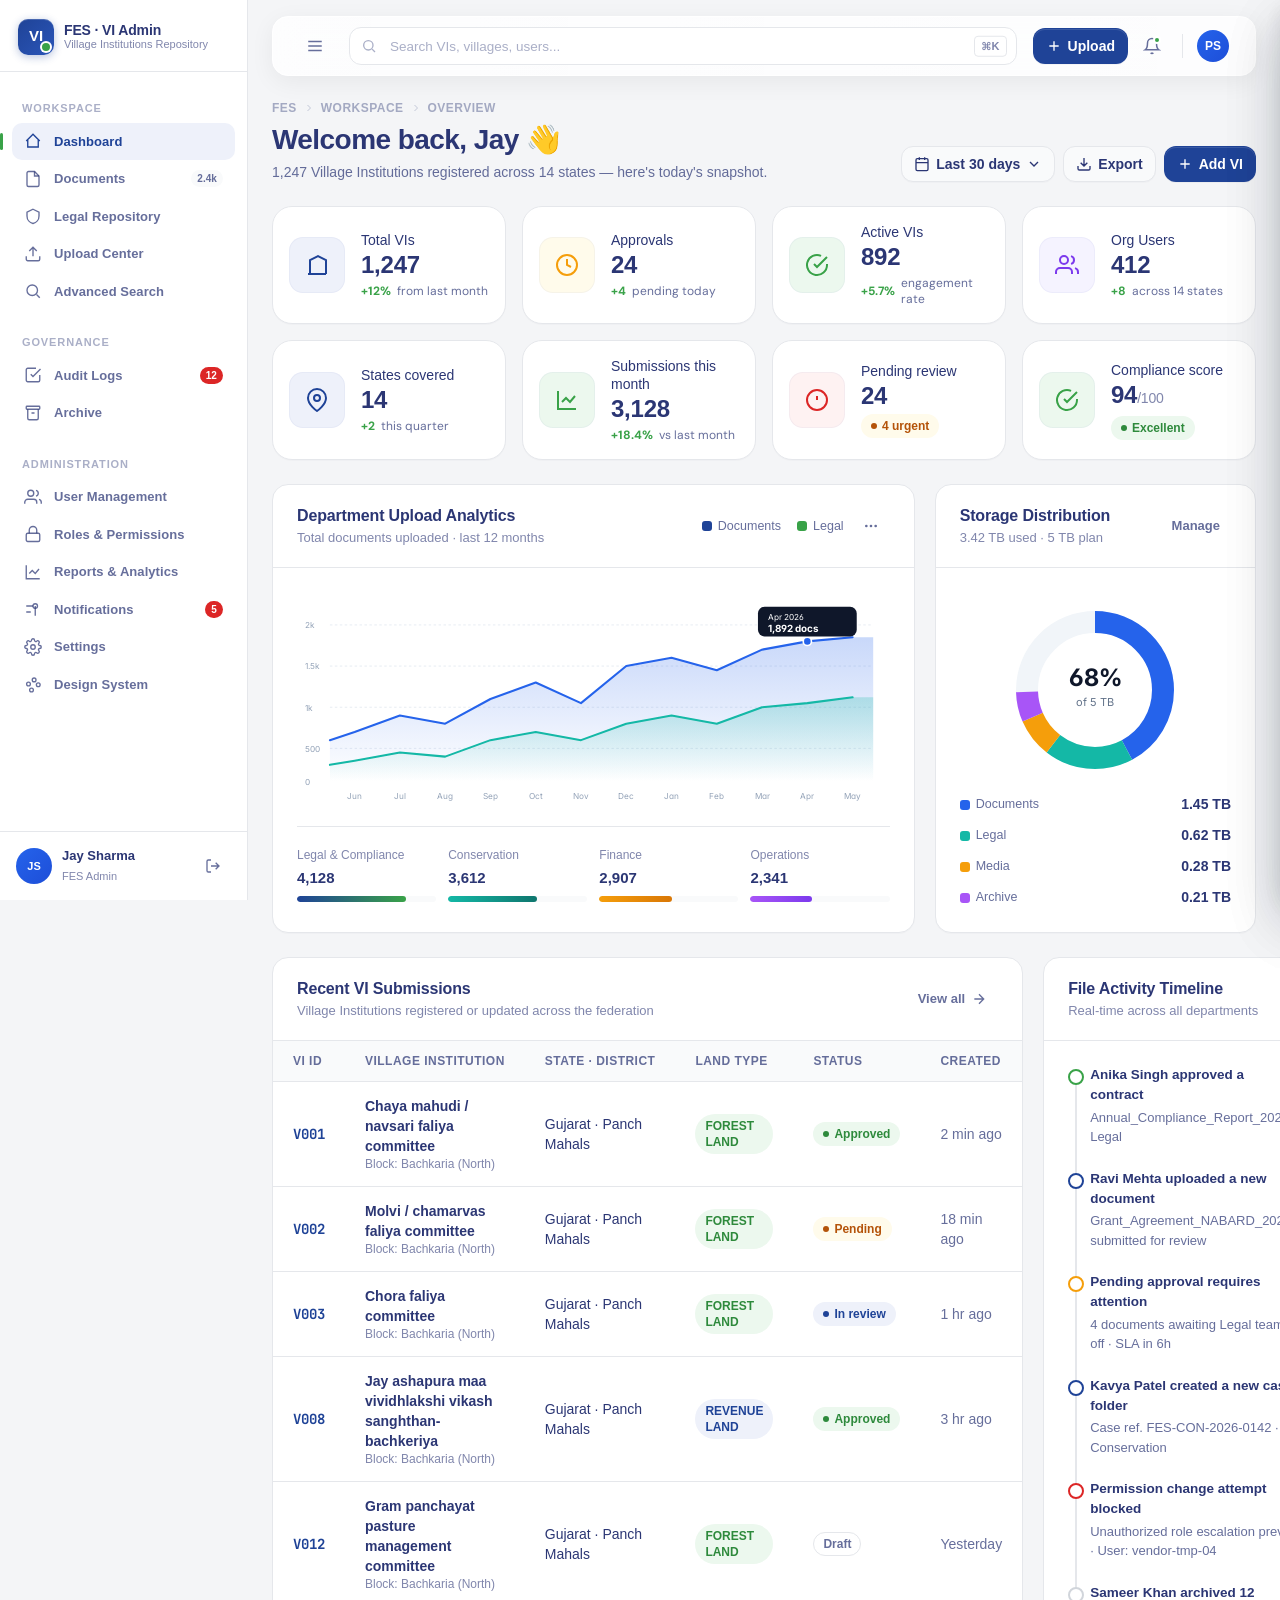
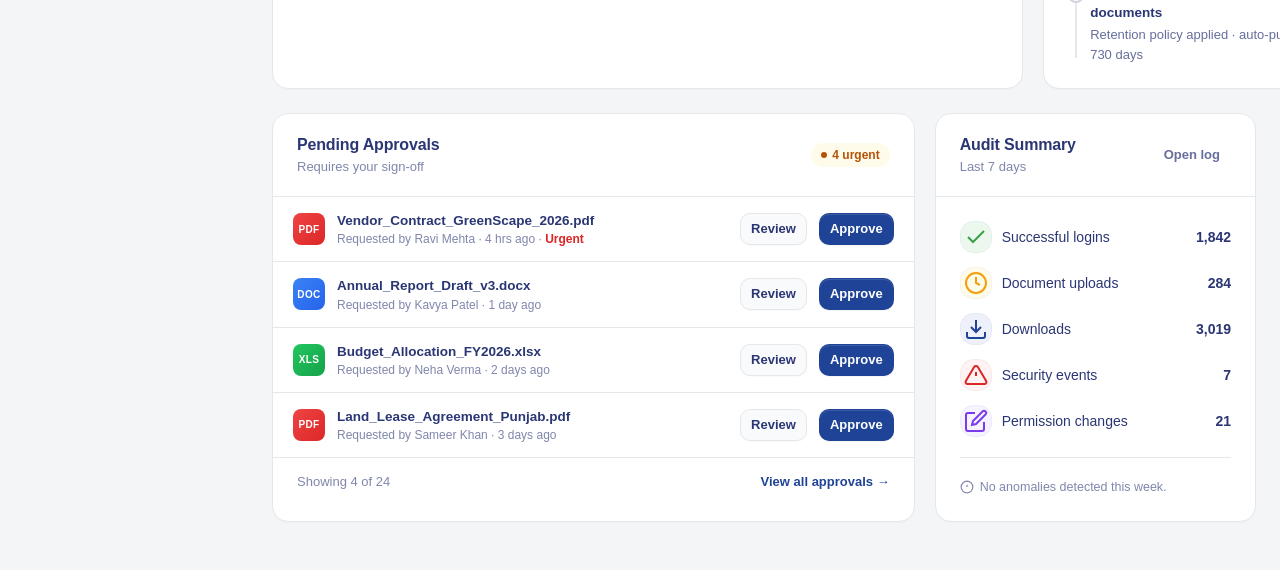
==== commit 17d52f2c: "Simplify topbar to match new header screenshot Drop the horizontal nav tabs from the floating header" ====
--- a/index.html
+++ b/index.html
@@ -103,31 +103,11 @@
   <!-- ============================= MAIN ============================= -->
   <div class="main">
 
-    <!-- TOPBAR · Figma floating glass header with horizontal nav tabs -->
+    <!-- TOPBAR · Floating glass header -->
     <header class="topbar">
-      <button class="tb-collapse" data-collapse aria-label="Collapse sidebar">
+      <button class="tb-collapse" data-collapse aria-label="Toggle sidebar">
         <svg width="18" height="18" viewBox="0 0 24 24" fill="none" stroke="currentColor" stroke-width="2"><path d="M3 6h18M3 12h18M3 18h18"/></svg>
       </button>
-
-      <nav class="tb-tabs" aria-label="Module nav">
-        <a href="index.html" class="tb-tab active">
-          <svg viewBox="0 0 24 24" fill="none" stroke="currentColor" stroke-width="2"><rect x="3" y="3" width="7" height="7" rx="1.5"/><rect x="14" y="3" width="7" height="7" rx="1.5"/><rect x="3" y="14" width="7" height="7" rx="1.5"/><rect x="14" y="14" width="7" height="7" rx="1.5"/></svg>
-          Workspace
-        </a>
-        <a href="documents.html" class="tb-tab">
-          <svg viewBox="0 0 24 24" fill="none" stroke="currentColor" stroke-width="2"><path d="M9 11l3 3L22 4"/><path d="M21 12v7a2 2 0 01-2 2H5a2 2 0 01-2-2V5a2 2 0 012-2h11"/></svg>
-          Approvals
-          <span class="badge-count">24</span>
-        </a>
-        <a href="users.html" class="tb-tab">
-          <svg viewBox="0 0 24 24" fill="none" stroke="currentColor" stroke-width="2"><path d="M17 21v-2a4 4 0 00-4-4H5a4 4 0 00-4 4v2"/><circle cx="9" cy="7" r="4"/><path d="M23 21v-2a4 4 0 00-3-3.87M16 3.13a4 4 0 010 7.75"/></svg>
-          Orgs &amp; Users
-        </a>
-        <a href="archive.html" class="tb-tab">
-          <svg viewBox="0 0 24 24" fill="none" stroke="currentColor" stroke-width="2"><path d="M21 15v4a2 2 0 01-2 2H5a2 2 0 01-2-2v-4M7 10l5 5 5-5M12 15V3"/></svg>
-          Downloads
-        </a>
-      </nav>
 
       <div class="tb-search">
         <svg viewBox="0 0 24 24" fill="none" stroke="currentColor" stroke-width="2"><circle cx="11" cy="11" r="7"/><path d="M21 21l-4.3-4.3"/></svg>
@@ -136,20 +116,17 @@
       </div>
 
       <div class="tb-actions">
-        <button class="tb-icon-btn" title="Help">
-          <svg width="18" height="18" viewBox="0 0 24 24" fill="none" stroke="currentColor" stroke-width="2"><circle cx="12" cy="12" r="10"/><path d="M9.1 9a3 3 0 015.83 1c0 2-3 3-3 3M12 17h.01"/></svg>
+        <button class="btn btn-primary" data-open-drawer="upload-drawer">
+          <svg viewBox="0 0 24 24" fill="none" stroke="currentColor" stroke-width="2"><path d="M12 5v14M5 12h14"/></svg>
+          Upload
         </button>
         <button class="tb-icon-btn" title="Notifications" data-open-drawer="notif-drawer">
           <svg width="18" height="18" viewBox="0 0 24 24" fill="none" stroke="currentColor" stroke-width="2"><path d="M18 8a6 6 0 10-12 0c0 7-3 9-3 9h18s-3-2-3-9M13.7 21a2 2 0 01-3.4 0"/></svg>
           <span class="dot"></span>
         </button>
-        <button style="display:flex; align-items:center; gap:8px; padding: 4px 10px 4px 4px; border-radius:10px; height:36px;" class="tb-icon-btn" title="Account">
-          <span class="avatar c1">JS</span>
-          <span style="display:flex; flex-direction:column; align-items:flex-start; line-height:1.2; font-family: var(--font-display);">
-            <strong style="font-size:13px; color:var(--primary);">Jay Sharma</strong>
-            <span style="font-size:10px; color:var(--text-muted); font-weight:500;">FES Admin</span>
-          </span>
-          <svg width="14" height="14" viewBox="0 0 24 24" fill="none" stroke="currentColor" stroke-width="2"><path d="M6 9l6 6 6-6"/></svg>
+        <div class="tb-sep"></div>
+        <button class="tb-avatar-btn" title="Account">
+          <span class="avatar c1">PS</span>
         </button>
       </div>
     </header>
--- a/assets/css/styles.css
+++ b/assets/css/styles.css
@@ -258,7 +258,7 @@
 .tb-collapse:hover { background: var(--surface-2); color: var(--secondary); }
 .tb-search {
   position: relative;
-  flex: 1; max-width: 480px;
+  flex: 1; max-width: 720px;
 }
 .tb-search input {
   width: 100%;
@@ -292,6 +292,18 @@
 }
 .tb-icon-btn:hover { background: var(--surface-2); color: var(--secondary); }
 .tb-icon-btn .dot { position: absolute; top: 8px; right: 9px; width: 8px; height: 8px; background: var(--accent); border: 2px solid #fff; border-radius: 50%; }
+
+/* Vertical separator inside topbar action cluster */
+.tb-sep { width: 1px; height: 24px; background: var(--border); margin: 0 6px; }
+
+/* Profile avatar button (compact circle) */
+.tb-avatar-btn {
+  display: inline-flex; align-items: center; justify-content: center;
+  padding: 0; width: 36px; height: 36px; border-radius: 50%;
+  transition: transform .15s, box-shadow .15s;
+}
+.tb-avatar-btn:hover { transform: translateY(-1px); box-shadow: 0 4px 10px rgba(31,67,151,.25); }
+.tb-avatar-btn .avatar { width: 32px; height: 32px; font-size: 12px; }
 
 /* ---------- Top horizontal nav tabs (Figma-style) ---------- */
 .tb-tabs { display: flex; align-items: center; gap: 28px; margin: 0 16px; }
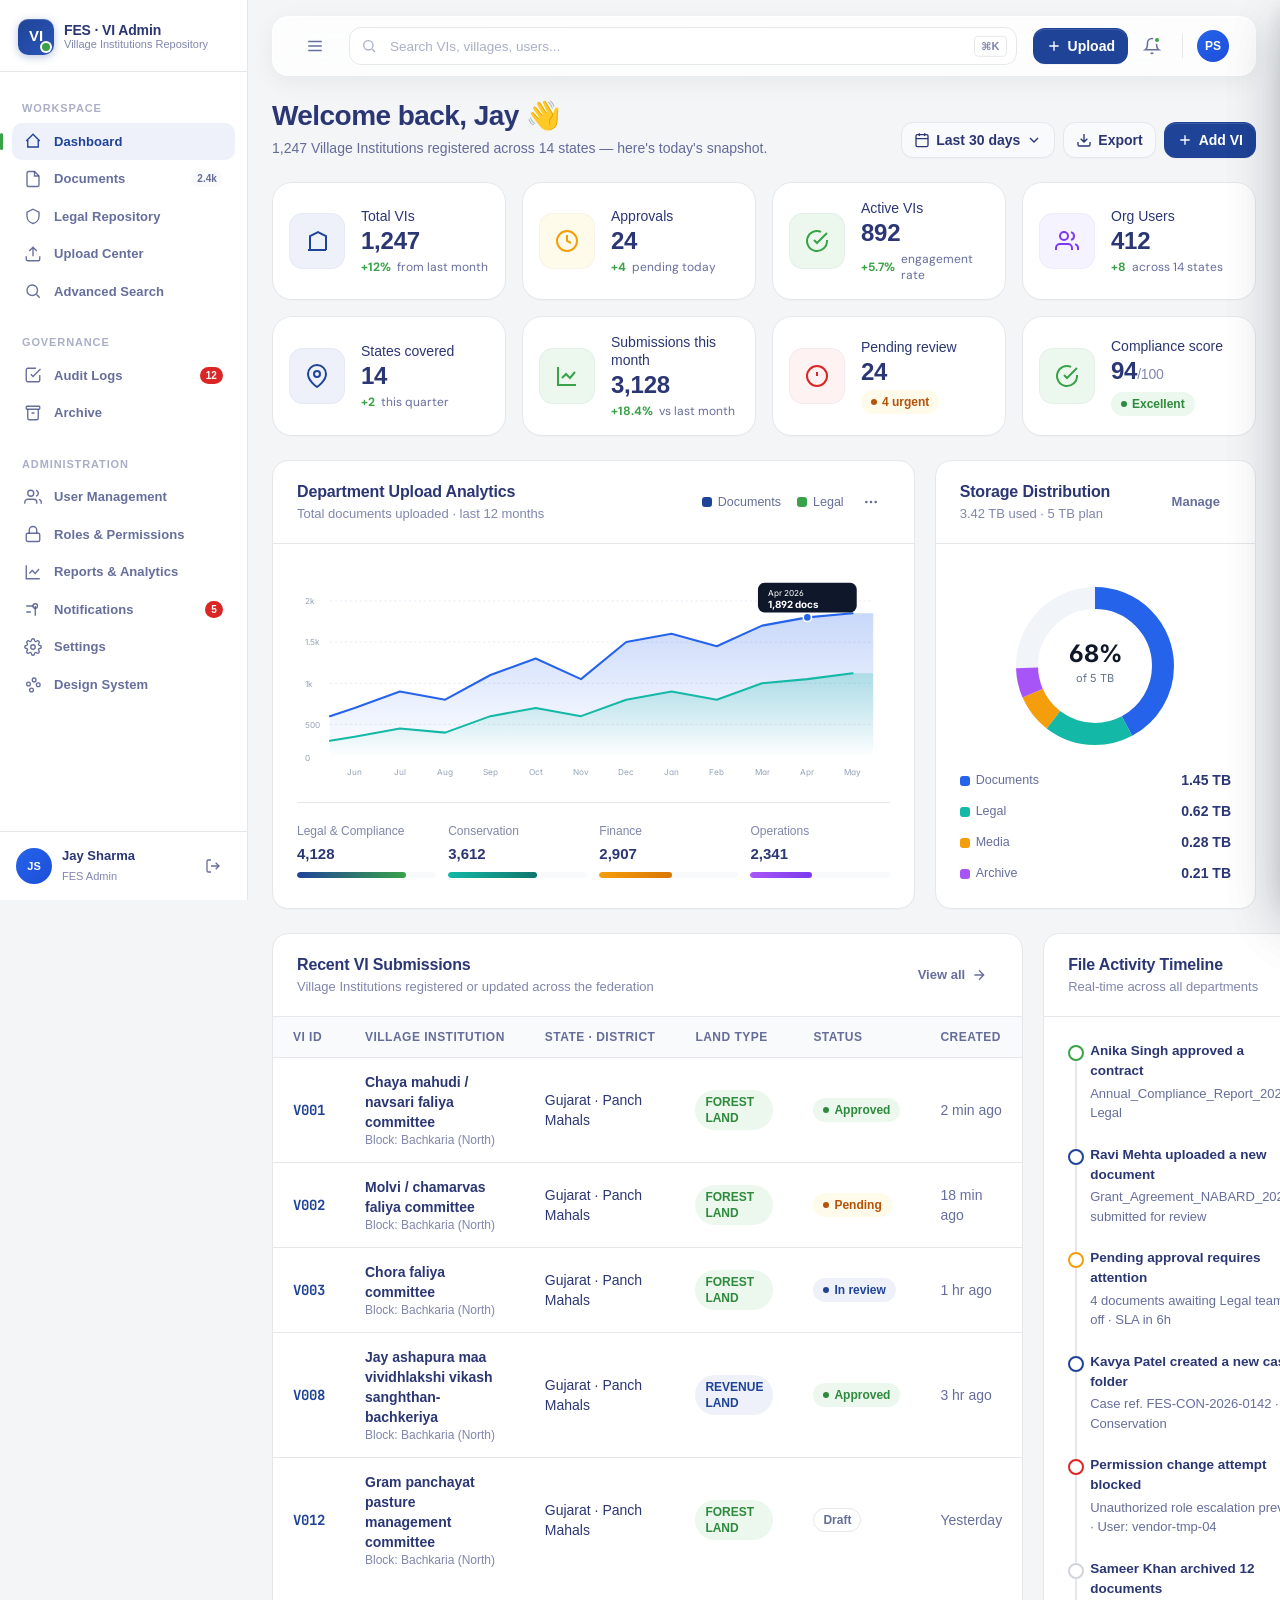
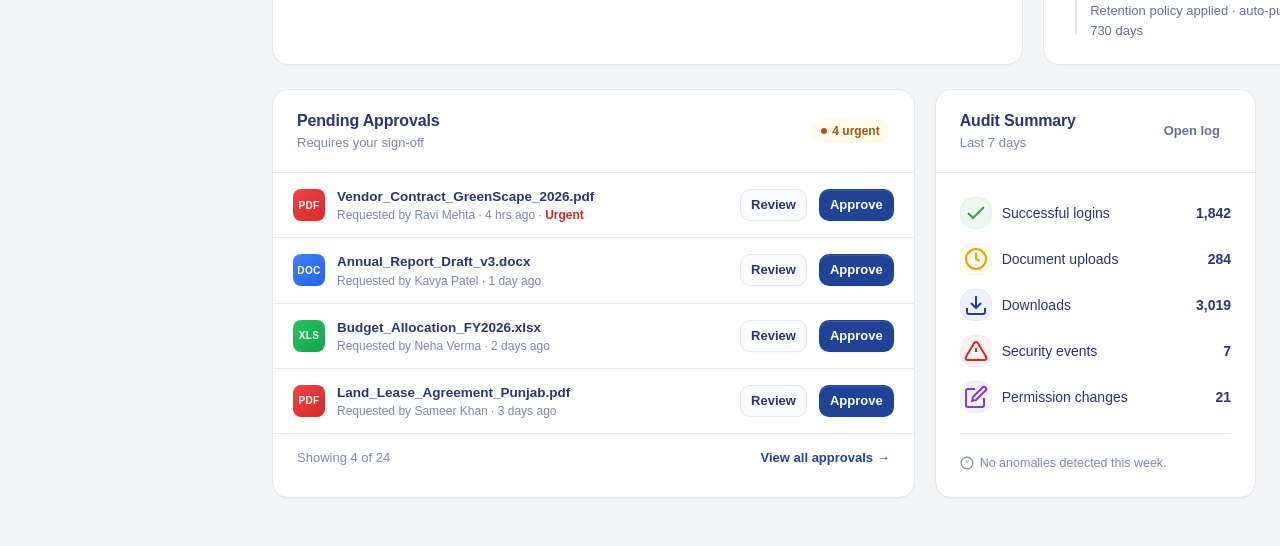
==== commit e752d451: "Remove breadcrumb navigation from every page Drop the FES › Workspace › Overview style crumb row fro" ====
--- a/index.html
+++ b/index.html
@@ -136,13 +136,6 @@
 
       <div class="page-head">
         <div>
-          <div class="crumbs">
-            <span>FES</span>
-            <svg viewBox="0 0 24 24" fill="none" stroke="currentColor" stroke-width="2"><path d="M9 18l6-6-6-6"/></svg>
-            <span>Workspace</span>
-            <svg viewBox="0 0 24 24" fill="none" stroke="currentColor" stroke-width="2"><path d="M9 18l6-6-6-6"/></svg>
-            <span>Overview</span>
-          </div>
           <h1>Welcome back, Jay 👋</h1>
           <p>1,247 Village Institutions registered across 14 states — here's today's snapshot.</p>
         </div>
